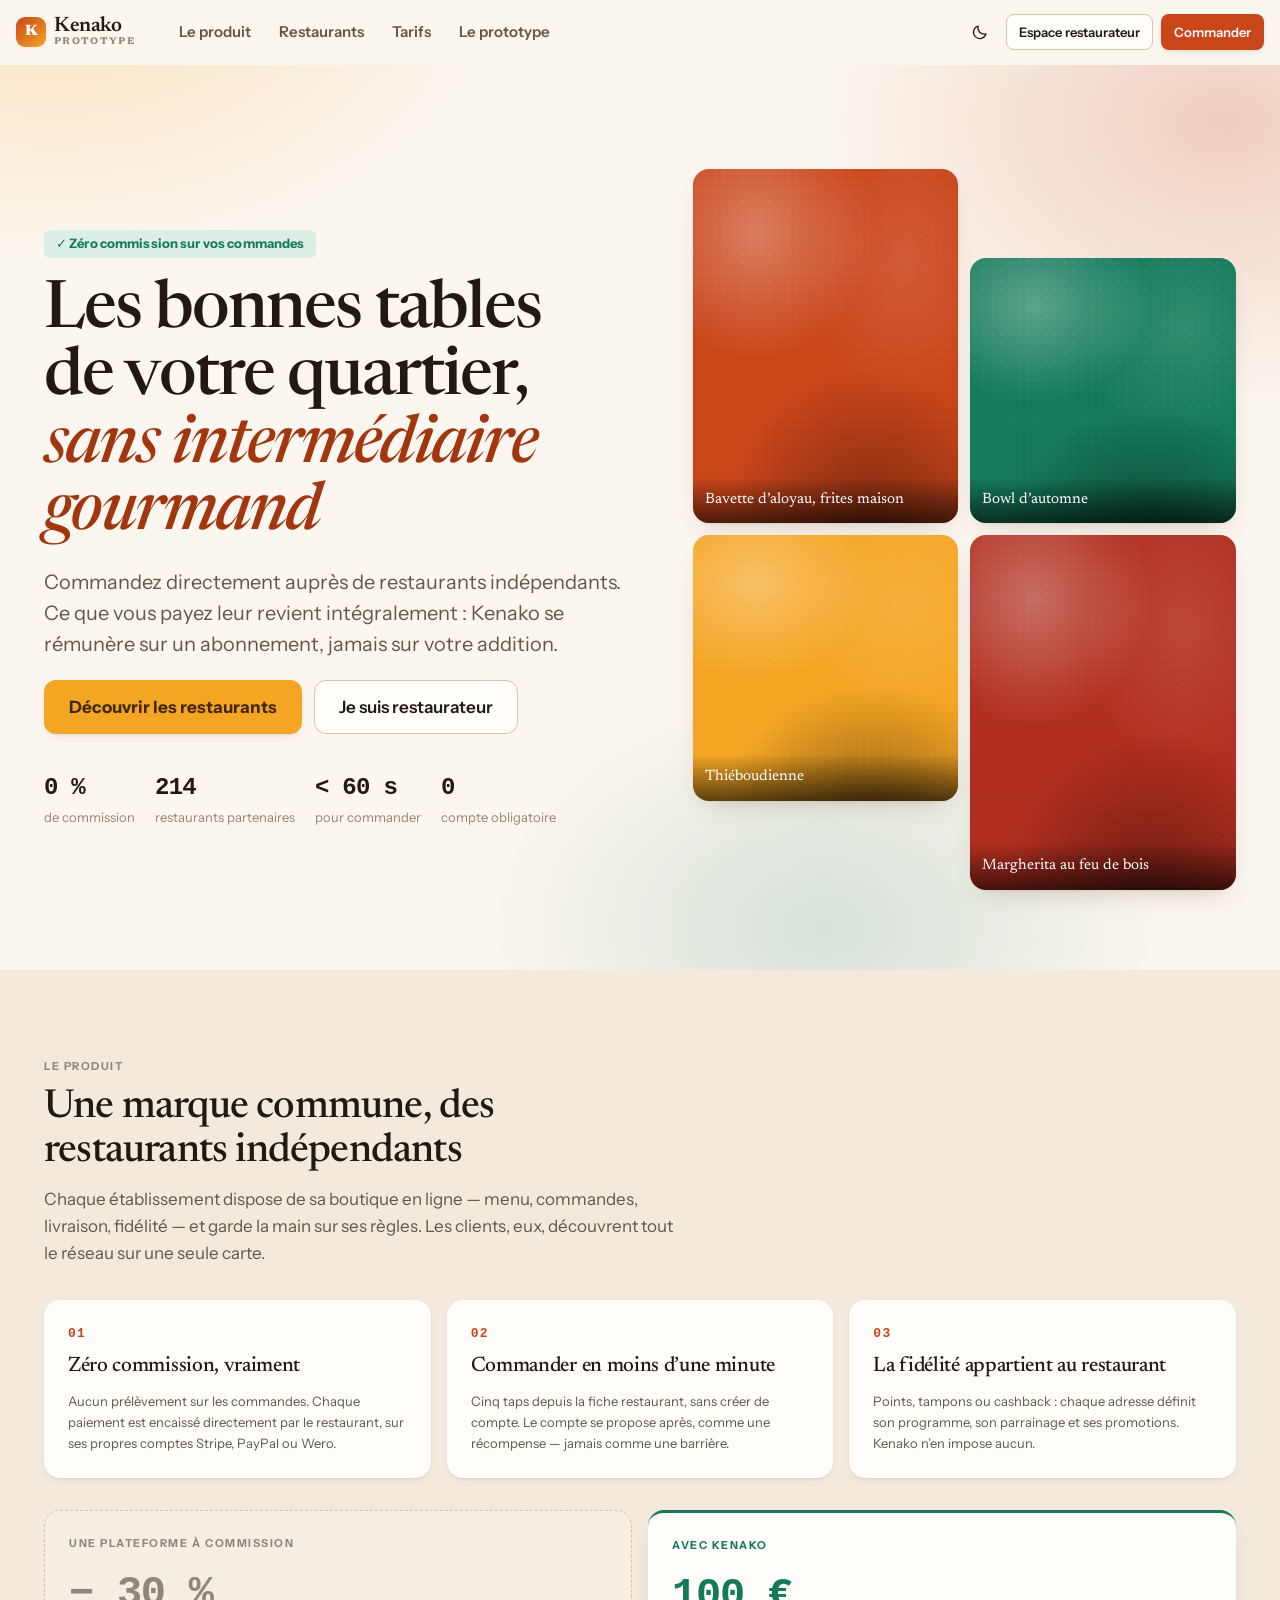
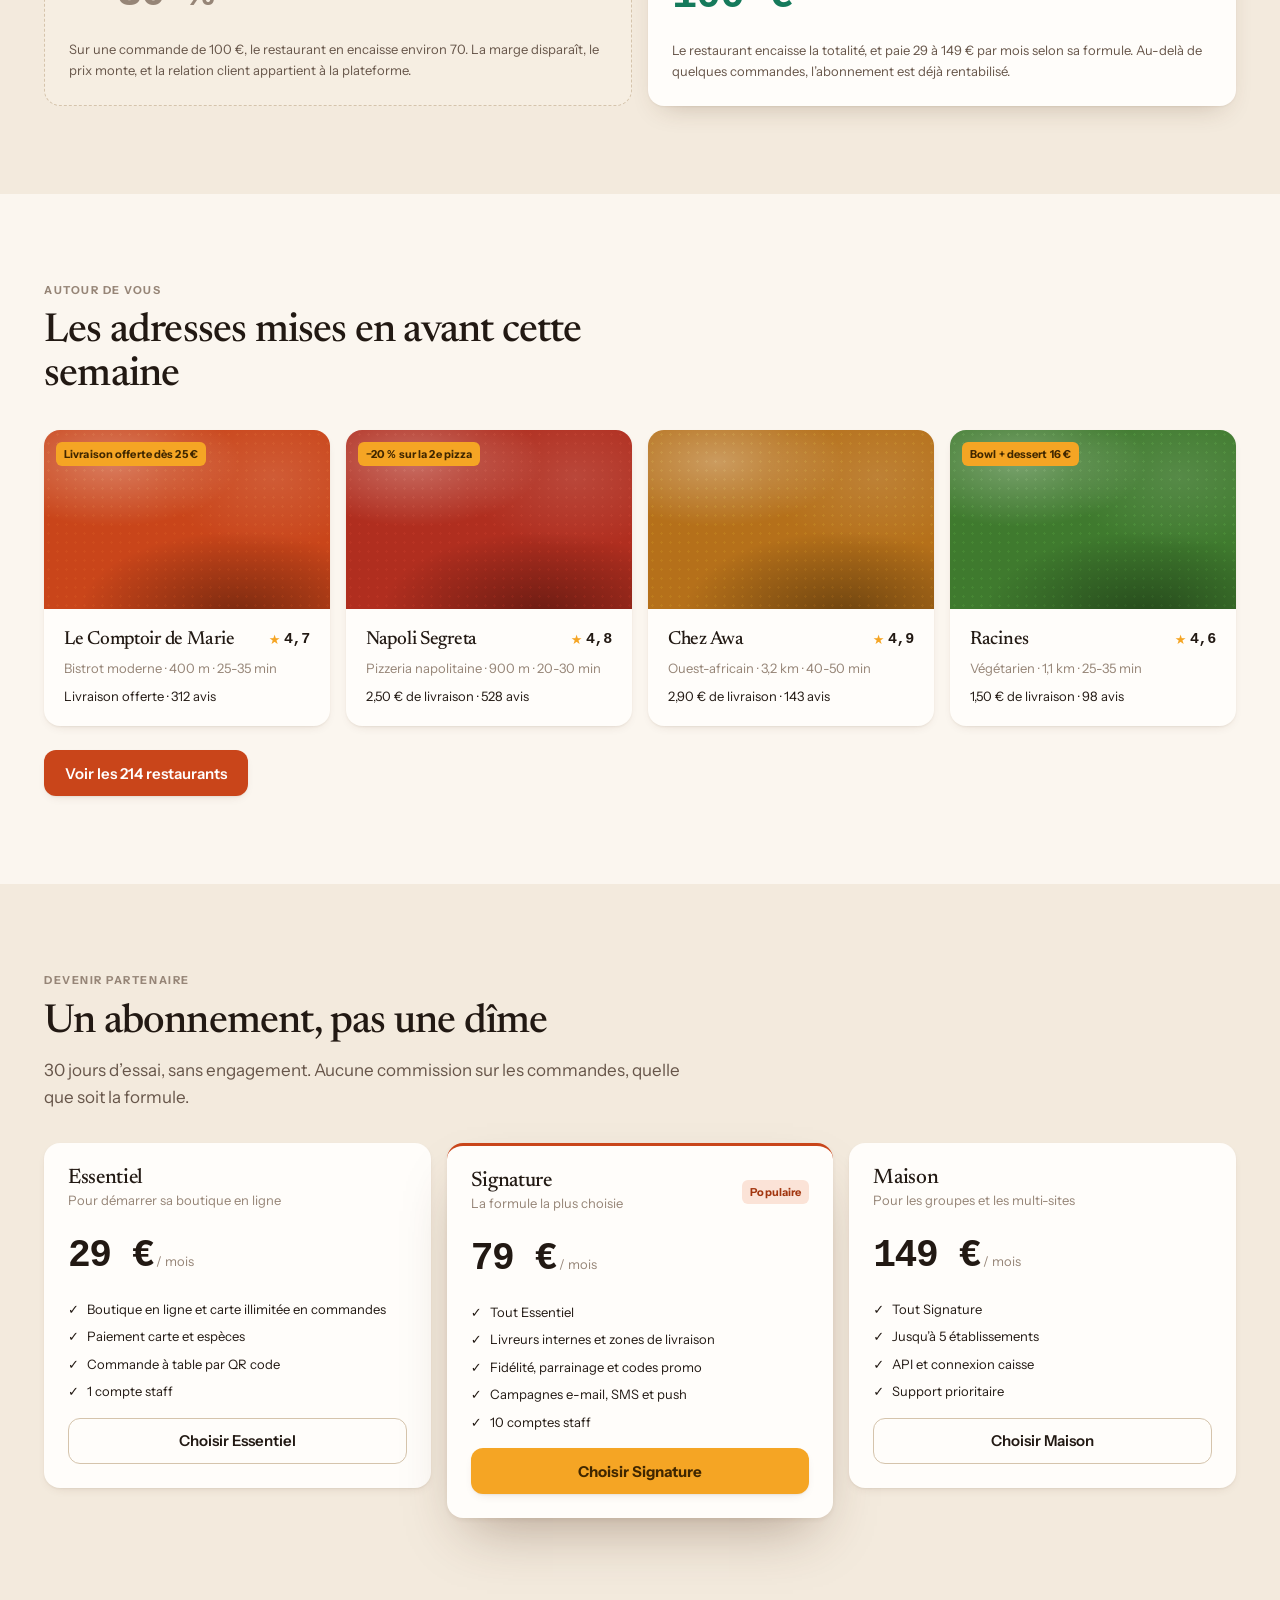
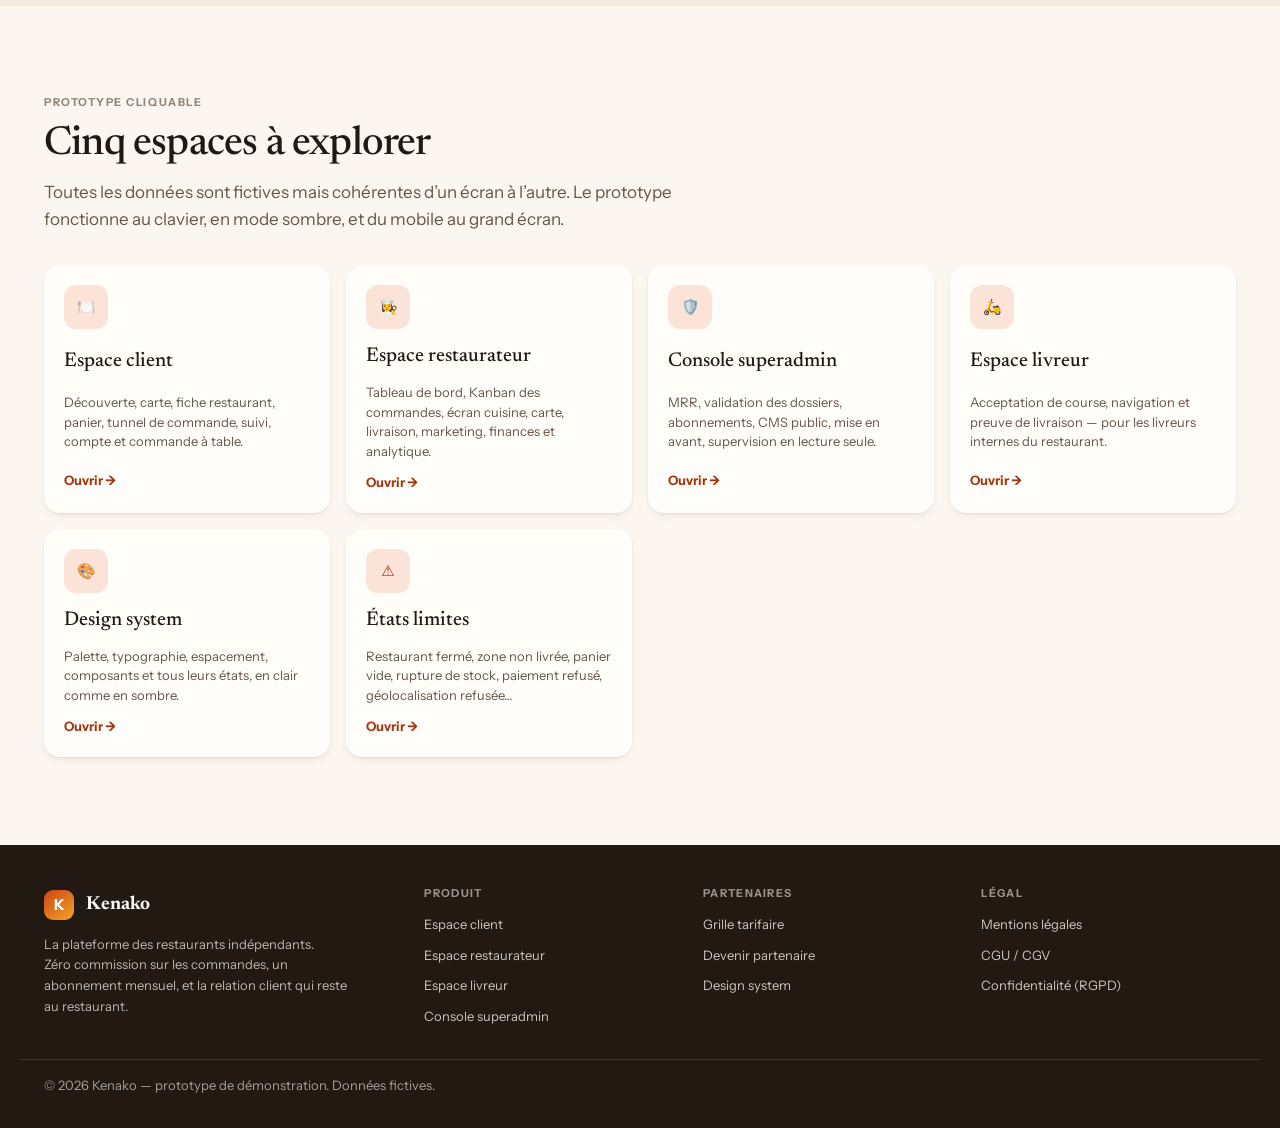
==== index.html @ 16f3bbe7 "Refonte du prototype Kenako en application statique modulaire Le prototype existait sous forme de qu" ====
<!doctype html>
<html lang="fr" data-theme="light">
<head>
<meta charset="utf-8">
<meta name="viewport" content="width=device-width, initial-scale=1, viewport-fit=cover">
<meta name="theme-color" content="#FBF6EF">
<title>Kenako — les bonnes tables de votre quartier, sans commission</title>
<meta name="description" content="Kenako est la plateforme des restaurants indépendants : chaque établissement a sa boutique en ligne, garde 100 % de ses commandes et paie un simple abonnement mensuel.">

<meta property="og:title" content="Kenako — les bonnes tables de votre quartier, sans commission">
<meta property="og:description" content="Commandez directement auprès de restaurants indépendants. Ce que vous payez leur revient.">
<meta property="og:type" content="website">

<link rel="icon" href="assets/img/favicon.svg" type="image/svg+xml">
<link rel="manifest" href="manifest.webmanifest">

<link rel="preconnect" href="https://fonts.googleapis.com">
<link rel="preconnect" href="https://fonts.gstatic.com" crossorigin>
<link href="https://fonts.googleapis.com/css2?family=Newsreader:ital,opsz,wght@0,6..72,400;0,6..72,500;0,6..72,600;1,6..72,400&family=Instrument+Sans:ital,wght@0,400;0,500;0,600;0,700;1,400&display=swap" rel="stylesheet">

<link rel="stylesheet" href="assets/css/tokens.css">
<link rel="stylesheet" href="assets/css/base.css">
<link rel="stylesheet" href="assets/css/components.css">
<link rel="stylesheet" href="assets/css/layout.css">
<link rel="stylesheet" href="assets/css/client.css">
<link rel="stylesheet" href="assets/css/landing.css">

<script>
  (function () {
    try {
      var t = localStorage.getItem('kenako:theme');
      if (t !== 'light' && t !== 'dark') t = matchMedia('(prefers-color-scheme: dark)').matches ? 'dark' : 'light';
      document.documentElement.dataset.theme = t;
    } catch (e) { /* stockage indisponible */ }
  })();
</script>
</head>
<body>
<a class="skip-link" href="#main">Aller au contenu principal</a>

<header class="lp-nav">
  <a class="topbar__brand" href="index.html">
    <span class="logo-mark" aria-hidden="true">K</span>
    <span style="display:grid;line-height:1.05">
      <span>Kenako</span>
      <span class="eyebrow" style="font-size:9.5px">Prototype</span>
    </span>
  </a>
  <nav class="lp-nav__links" aria-label="Sections du site">
    <a class="topbar__link" href="#produit">Le produit</a>
    <a class="topbar__link" href="#restaurants">Restaurants</a>
    <a class="topbar__link" href="#tarifs">Tarifs</a>
    <a class="topbar__link" href="#prototype">Le prototype</a>
  </nav>
  <div class="topbar__actions">
    <button type="button" class="btn btn--ghost btn--icon btn--sm" data-act="toggle-theme" aria-label="Basculer le thème clair ou sombre">
      <svg class="theme-icon-light" viewBox="0 0 24 24" width="18" height="18" fill="none" stroke="currentColor" stroke-width="1.7" stroke-linecap="round" stroke-linejoin="round" aria-hidden="true"><path d="M20 14.5A8.5 8.5 0 0 1 9.5 4 8.5 8.5 0 1 0 20 14.5z"/></svg>
      <svg class="theme-icon-dark" viewBox="0 0 24 24" width="18" height="18" fill="none" stroke="currentColor" stroke-width="1.7" stroke-linecap="round" stroke-linejoin="round" aria-hidden="true"><circle cx="12" cy="12" r="4"/><path d="M12 2v2M12 20v2M2 12h2M20 12h2M4.9 4.9l1.5 1.5M17.6 17.6l1.5 1.5M19.1 4.9l-1.5 1.5M6.4 17.6l-1.5 1.5"/></svg>
    </button>
    <a class="btn btn--outline btn--sm desktop-only" href="restaurateur.html">Espace restaurateur</a>
    <a class="btn btn--primary btn--sm" href="client.html">Commander</a>
  </div>
</header>

<main id="main">

  <!-- ------------------------------------------------------------ Hero -->
  <section class="hero">
    <div class="wrap hero__grid">
      <div class="stack" style="gap:var(--sp-5)">
        <span class="badge badge--lg badge--success" style="justify-self:start">✓ Zéro commission sur vos commandes</span>
        <h1 class="hero__title">Les bonnes tables de votre quartier,<br><em>sans intermédiaire gourmand</em></h1>
        <p class="hero__lead">
          Commandez directement auprès de restaurants indépendants. Ce que vous payez leur revient
          intégralement : Kenako se rémunère sur un abonnement, jamais sur votre addition.
        </p>
        <div class="hero__cta">
          <a class="btn btn--accent btn--lg" href="client.html">Découvrir les restaurants</a>
          <a class="btn btn--outline btn--lg" href="restaurateur.html">Je suis restaurateur</a>
        </div>
        <div class="hero__proof">
          <div><strong>0 %</strong><span class="tiny dim">de commission</span></div>
          <div><strong>214</strong><span class="tiny dim">restaurants partenaires</span></div>
          <div><strong>&lt; 60 s</strong><span class="tiny dim">pour commander</span></div>
          <div><strong>0</strong><span class="tiny dim">compte obligatoire</span></div>
        </div>
      </div>

      <div class="collage" aria-hidden="true">
        <div class="thumb" style="--tint:#C9451A"><span class="thumb__label">Bavette d’aloyau, frites maison</span></div>
        <div class="thumb" style="--tint:#157A5B"><span class="thumb__label">Bowl d’automne</span></div>
        <div class="thumb" style="--tint:#F5A524"><span class="thumb__label">Thiéboudienne</span></div>
        <div class="thumb" style="--tint:#B02E1F"><span class="thumb__label">Margherita au feu de bois</span></div>
      </div>
    </div>
  </section>

  <!-- --------------------------------------------------------- Produit -->
  <section class="lp-section lp-section--sunk" id="produit">
    <div class="wrap">
      <div class="lp-head">
        <span class="eyebrow">Le produit</span>
        <h2 class="lp-head__title">Une marque commune, des restaurants indépendants</h2>
        <p class="lead">
          Chaque établissement dispose de sa boutique en ligne — menu, commandes, livraison, fidélité —
          et garde la main sur ses règles. Les clients, eux, découvrent tout le réseau sur une seule carte.
        </p>
      </div>

      <div class="grid grid--3">
        <article class="value-card">
          <span class="value-card__num">01</span>
          <h3 class="value-card__title">Zéro commission, vraiment</h3>
          <p class="tiny muted" style="line-height:1.6">
            Aucun prélèvement sur les commandes. Chaque paiement est encaissé directement par le restaurant,
            sur ses propres comptes Stripe, PayPal ou Wero.
          </p>
        </article>
        <article class="value-card">
          <span class="value-card__num">02</span>
          <h3 class="value-card__title">Commander en moins d’une minute</h3>
          <p class="tiny muted" style="line-height:1.6">
            Cinq taps depuis la fiche restaurant, sans créer de compte. Le compte se propose après,
            comme une récompense — jamais comme une barrière.
          </p>
        </article>
        <article class="value-card">
          <span class="value-card__num">03</span>
          <h3 class="value-card__title">La fidélité appartient au restaurant</h3>
          <p class="tiny muted" style="line-height:1.6">
            Points, tampons ou cashback : chaque adresse définit son programme, son parrainage
            et ses promotions. Kenako n’en impose aucun.
          </p>
        </article>
      </div>

      <div class="compare" style="margin-top:var(--sp-8)">
        <div class="compare__col compare__col--them">
          <span class="eyebrow">Une plateforme à commission</span>
          <p class="compare__amount" style="color:var(--ink-3)">− 30 %</p>
          <p class="tiny muted" style="line-height:1.6">
            Sur une commande de 100 €, le restaurant en encaisse environ 70. La marge disparaît,
            le prix monte, et la relation client appartient à la plateforme.
          </p>
        </div>
        <div class="compare__col compare__col--us">
          <span class="eyebrow" style="color:var(--herb)">Avec Kenako</span>
          <p class="compare__amount" style="color:var(--herb)">100 €</p>
          <p class="tiny muted" style="line-height:1.6">
            Le restaurant encaisse la totalité, et paie 29 à 149 € par mois selon sa formule.
            Au-delà de quelques commandes, l’abonnement est déjà rentabilisé.
          </p>
        </div>
      </div>
    </div>
  </section>

  <!-- ----------------------------------------------------- Restaurants -->
  <section class="lp-section" id="restaurants">
    <div class="wrap">
      <div class="lp-head">
        <span class="eyebrow">Autour de vous</span>
        <h2 class="lp-head__title">Les adresses mises en avant cette semaine</h2>
      </div>
      <div class="grid grid--cards" id="featured-restaurants"></div>
      <div style="margin-top:var(--sp-6)">
        <a class="btn btn--primary" href="client.html">Voir les 214 restaurants</a>
      </div>
    </div>
  </section>

  <!-- ---------------------------------------------------------- Tarifs -->
  <section class="lp-section lp-section--sunk" id="tarifs">
    <div class="wrap">
      <div class="lp-head">
        <span class="eyebrow">Devenir partenaire</span>
        <h2 class="lp-head__title">Un abonnement, pas une dîme</h2>
        <p class="lead">30 jours d’essai, sans engagement. Aucune commission sur les commandes, quelle que soit la formule.</p>
      </div>

      <div class="plan-grid">
        <article class="plan">
          <div>
            <h3 class="value-card__title">Essentiel</h3>
            <p class="tiny dim">Pour démarrer sa boutique en ligne</p>
          </div>
          <p><span class="plan__price">29 €</span><span class="tiny dim"> / mois</span></p>
          <ul class="plan__list">
            <li><span aria-hidden="true">✓</span> Boutique en ligne et carte illimitée en commandes</li>
            <li><span aria-hidden="true">✓</span> Paiement carte et espèces</li>
            <li><span aria-hidden="true">✓</span> Commande à table par QR code</li>
            <li><span aria-hidden="true">✓</span> 1 compte staff</li>
          </ul>
          <a class="btn btn--outline btn--block" href="restaurateur.html#/inscription">Choisir Essentiel</a>
        </article>

        <article class="plan plan--featured">
          <div class="between">
            <div>
              <h3 class="value-card__title">Signature</h3>
              <p class="tiny dim">La formule la plus choisie</p>
            </div>
            <span class="badge badge--primary">Populaire</span>
          </div>
          <p><span class="plan__price">79 €</span><span class="tiny dim"> / mois</span></p>
          <ul class="plan__list">
            <li><span aria-hidden="true">✓</span> Tout Essentiel</li>
            <li><span aria-hidden="true">✓</span> Livreurs internes et zones de livraison</li>
            <li><span aria-hidden="true">✓</span> Fidélité, parrainage et codes promo</li>
            <li><span aria-hidden="true">✓</span> Campagnes e-mail, SMS et push</li>
            <li><span aria-hidden="true">✓</span> 10 comptes staff</li>
          </ul>
          <a class="btn btn--accent btn--block" href="restaurateur.html#/inscription">Choisir Signature</a>
        </article>

        <article class="plan">
          <div>
            <h3 class="value-card__title">Maison</h3>
            <p class="tiny dim">Pour les groupes et les multi-sites</p>
          </div>
          <p><span class="plan__price">149 €</span><span class="tiny dim"> / mois</span></p>
          <ul class="plan__list">
            <li><span aria-hidden="true">✓</span> Tout Signature</li>
            <li><span aria-hidden="true">✓</span> Jusqu’à 5 établissements</li>
            <li><span aria-hidden="true">✓</span> API et connexion caisse</li>
            <li><span aria-hidden="true">✓</span> Support prioritaire</li>
          </ul>
          <a class="btn btn--outline btn--block" href="restaurateur.html#/inscription">Choisir Maison</a>
        </article>
      </div>
    </div>
  </section>

  <!-- ------------------------------------------------------- Prototype -->
  <section class="lp-section" id="prototype">
    <div class="wrap">
      <div class="lp-head">
        <span class="eyebrow">Prototype cliquable</span>
        <h2 class="lp-head__title">Cinq espaces à explorer</h2>
        <p class="lead">
          Toutes les données sont fictives mais cohérentes d’un écran à l’autre.
          Le prototype fonctionne au clavier, en mode sombre, et du mobile au grand écran.
        </p>
      </div>

      <div class="grid grid--cards">
        <a class="space-card" href="client.html">
          <span class="space-card__icon" aria-hidden="true">🍽️</span>
          <span class="space-card__title">Espace client</span>
          <span class="tiny muted">Découverte, carte, fiche restaurant, panier, tunnel de commande, suivi, compte et commande à table.</span>
          <span class="space-card__go">Ouvrir →</span>
        </a>
        <a class="space-card" href="restaurateur.html">
          <span class="space-card__icon" aria-hidden="true">👩‍🍳</span>
          <span class="space-card__title">Espace restaurateur</span>
          <span class="tiny muted">Tableau de bord, Kanban des commandes, écran cuisine, carte, livraison, marketing, finances et analytique.</span>
          <span class="space-card__go">Ouvrir →</span>
        </a>
        <a class="space-card" href="superadmin.html">
          <span class="space-card__icon" aria-hidden="true">🛡️</span>
          <span class="space-card__title">Console superadmin</span>
          <span class="tiny muted">MRR, validation des dossiers, abonnements, CMS public, mise en avant, supervision en lecture seule.</span>
          <span class="space-card__go">Ouvrir →</span>
        </a>
        <a class="space-card" href="livreur.html">
          <span class="space-card__icon" aria-hidden="true">🛵</span>
          <span class="space-card__title">Espace livreur</span>
          <span class="tiny muted">Acceptation de course, navigation et preuve de livraison — pour les livreurs internes du restaurant.</span>
          <span class="space-card__go">Ouvrir →</span>
        </a>
        <a class="space-card" href="design-system.html">
          <span class="space-card__icon" aria-hidden="true">🎨</span>
          <span class="space-card__title">Design system</span>
          <span class="tiny muted">Palette, typographie, espacement, composants et tous leurs états, en clair comme en sombre.</span>
          <span class="space-card__go">Ouvrir →</span>
        </a>
        <a class="space-card" href="client.html#/etats">
          <span class="space-card__icon" aria-hidden="true">⚠️</span>
          <span class="space-card__title">États limites</span>
          <span class="tiny muted">Restaurant fermé, zone non livrée, panier vide, rupture de stock, paiement refusé, géolocalisation refusée…</span>
          <span class="space-card__go">Ouvrir →</span>
        </a>
      </div>
    </div>
  </section>
</main>

<footer class="lp-footer">
  <div class="wrap lp-footer__grid">
    <div class="stack-sm">
      <div class="row">
        <span class="logo-mark" aria-hidden="true">K</span>
        <strong style="font-family:var(--font-display);font-size:19px">Kenako</strong>
      </div>
      <p class="tiny" style="opacity:.7;line-height:1.6;max-width:34ch">
        La plateforme des restaurants indépendants. Zéro commission sur les commandes,
        un abonnement mensuel, et la relation client qui reste au restaurant.
      </p>
    </div>
    <div>
      <p class="lp-footer__title">Produit</p>
      <ul class="stack-sm">
        <li><a href="client.html">Espace client</a></li>
        <li><a href="restaurateur.html">Espace restaurateur</a></li>
        <li><a href="livreur.html">Espace livreur</a></li>
        <li><a href="superadmin.html">Console superadmin</a></li>
      </ul>
    </div>
    <div>
      <p class="lp-footer__title">Partenaires</p>
      <ul class="stack-sm">
        <li><a href="#tarifs">Grille tarifaire</a></li>
        <li><a href="restaurateur.html#/inscription">Devenir partenaire</a></li>
        <li><a href="design-system.html">Design system</a></li>
      </ul>
    </div>
    <div>
      <p class="lp-footer__title">Légal</p>
      <ul class="stack-sm">
        <li><a href="#">Mentions légales</a></li>
        <li><a href="#">CGU / CGV</a></li>
        <li><a href="#">Confidentialité (RGPD)</a></li>
      </ul>
    </div>
  </div>
  <div class="wrap" style="margin-top:var(--sp-8);padding-top:var(--sp-4);border-top:1px solid rgba(255,255,255,.12)">
    <p class="tiny" style="opacity:.6">© <span id="year">2026</span> Kenako — prototype de démonstration. Données fictives.</p>
  </div>
</footer>

<script type="module" src="assets/js/landing.js"></script>
</body>
</html>
---- assets/css/tokens.css ----
/* ==========================================================================
   Kenako — Design tokens
   Palette « Paprika & Basilic » : une chaleur d'épice pour l'appétit,
   un vert d'herbes fraîches pour la confiance. Aucun brun, aucun dégradé SaaS.
   ========================================================================== */

:root {
  color-scheme: light;

  /* --- Fonds & surfaces (neutres chauds, jamais de blanc pur) ------------ */
  --bg:            #FBF6EF;
  --bg-sunk:       #F3EADD;
  --surface:       #FFFDFA;
  --surface-2:     #F6EEE2;
  --surface-3:     #EDE2D2;
  --overlay:       rgba(34, 24, 18, .48);

  /* --- Encres ------------------------------------------------------------ */
  --ink:           #221913;
  --ink-2:         #67564A;
  --ink-3:         #968577;
  --ink-on-dark:   #FBF6EF;
  --line:          #E7DAC7;
  --line-strong:   #D5C4AC;

  /* --- Marque ------------------------------------------------------------ */
  --primary:       #C9451A;   /* Paprika — action principale */
  --primary-strong:#A2360F;   /* Paprika grillé — survol / texte */
  --primary-soft:  #FBE3D7;
  --primary-ring:  rgba(201, 69, 26, .28);

  --accent:        #F5A524;   /* Safran — CTA de conversion */
  --accent-strong: #DE8F0D;
  --accent-ink:    #402700;
  --accent-soft:   #FDEFD3;

  --herb:          #157A5B;   /* Basilic — donnée, pro, second niveau */
  --herb-soft:     #DCEFE6;

  /* --- Statuts (toujours couleur + icône + texte) ------------------------ */
  --success:       #157A5B;
  --success-soft:  #DCEFE6;
  --warning:       #A96A00;
  --warning-soft:  #FBEBCD;
  --danger:        #B3261E;
  --danger-soft:   #F9DEDA;
  --info:          #2C5F86;
  --info-soft:     #DDE9F2;

  /* --- Élévation (ombres chaudes, jamais de bordure dure) ---------------- */
  --shadow-xs: 0 1px 2px rgba(80, 45, 20, .06);
  --shadow-sm: 0 1px 2px rgba(80, 45, 20, .06), 0 4px 12px -6px rgba(80, 45, 20, .20);
  --shadow-md: 0 1px 2px rgba(80, 45, 20, .06), 0 12px 28px -14px rgba(80, 45, 20, .30);
  --shadow-lg: 0 2px 4px rgba(80, 45, 20, .07), 0 28px 56px -20px rgba(80, 45, 20, .38);
  --ring: 0 0 0 3px var(--primary-ring);

  /* --- Typographie ------------------------------------------------------- */
  --font-display: 'Newsreader', 'Iowan Old Style', Georgia, serif;
  --font-ui: 'Instrument Sans', system-ui, -apple-system, 'Segoe UI', Roboto, sans-serif;
  --font-mono: ui-monospace, 'SF Mono', 'Cascadia Mono', Menlo, monospace;

  --fs-display: clamp(38px, 6vw, 64px);
  --fs-h1: clamp(28px, 4.2vw, 40px);
  --fs-h2: clamp(22px, 3vw, 30px);
  --fs-h3: 20px;
  --fs-lg: 17px;
  --fs-md: 15px;
  --fs-sm: 13px;
  --fs-xs: 11px;

  /* --- Espacement (échelle 4) -------------------------------------------- */
  --sp-1: 4px;  --sp-2: 8px;  --sp-3: 12px; --sp-4: 16px;
  --sp-5: 20px; --sp-6: 24px; --sp-8: 32px; --sp-10: 40px;
  --sp-12: 48px; --sp-16: 64px;

  /* --- Rayons ------------------------------------------------------------ */
  --r-xs: 6px; --r-sm: 8px; --r-md: 12px; --r-lg: 16px; --r-xl: 24px; --r-full: 999px;

  /* --- Mouvement --------------------------------------------------------- */
  --t-fast: 120ms cubic-bezier(.2, 0, 0, 1);
  --t-base: 180ms cubic-bezier(.2, 0, 0, 1);
  --t-slow: 260ms cubic-bezier(.2, 0, 0, 1);

  /* --- Gabarits ---------------------------------------------------------- */
  --tap: 44px;                 /* cible tactile minimale */
  --topbar-h: 60px;
  --bottomnav-h: 62px;
  --sidebar-w: 244px;
  --content-max: 1240px;
  --safe-b: env(safe-area-inset-bottom, 0px);
}

/* ==========================================================================
   Mode sombre — le même produit, de nuit en cuisine
   ========================================================================== */
[data-theme='dark'] {
  color-scheme: dark;

  --bg:            #16110E;
  --bg-sunk:       #100C0A;
  --surface:       #201914;
  --surface-2:     #2A211B;
  --surface-3:     #362A22;
  --overlay:       rgba(0, 0, 0, .62);

  --ink:           #F7EFE5;
  --ink-2:         #C3B1A2;
  --ink-3:         #8E7E70;
  --ink-on-dark:   #F7EFE5;
  --line:          #3A2D25;
  --line-strong:   #4E3D32;

  --primary:       #FF7A45;
  --primary-strong:#FFA47D;
  --primary-soft:  #3E2015;
  --primary-ring:  rgba(255, 122, 69, .32);

  --accent:        #FFC15E;
  --accent-strong: #FFD489;
  --accent-ink:    #2A1A00;
  --accent-soft:   #3A2A0E;

  --herb:          #4FBC93;
  --herb-soft:     #16332A;

  --success:       #4FBC93;
  --success-soft:  #16332A;
  --warning:       #E0A94A;
  --warning-soft:  #38290F;
  --danger:        #F0776A;
  --danger-soft:   #3D1F1C;
  --info:          #85B3DC;
  --info-soft:     #1A2A38;

  --shadow-xs: 0 1px 2px rgba(0, 0, 0, .40);
  --shadow-sm: 0 1px 2px rgba(0, 0, 0, .40), 0 4px 12px -6px rgba(0, 0, 0, .60);
  --shadow-md: 0 1px 2px rgba(0, 0, 0, .40), 0 12px 28px -14px rgba(0, 0, 0, .70);
  --shadow-lg: 0 2px 4px rgba(0, 0, 0, .45), 0 28px 56px -20px rgba(0, 0, 0, .80);
}

/* La console superadmin assume une densité plus forte et un gris plus neutre. */
[data-surface='admin'] {
  --bg:        #F4F2EE;
  --bg-sunk:   #EAE7E1;
  --surface:   #FFFDFB;
  --surface-2: #F1EEE9;
  --surface-3: #E5E1DA;
  --line:      #DFDAD2;
  --fs-md: 14px;
}
[data-theme='dark'][data-surface='admin'] {
  --bg:        #131211;
  --bg-sunk:   #0D0C0B;
  --surface:   #1C1B1A;
  --surface-2: #252321;
  --surface-3: #302D2A;
  --line:      #332F2C;
}
---- assets/css/base.css ----
/* ==========================================================================
   Kenako — Reset & primitives typographiques
   ========================================================================== */

*, *::before, *::after { box-sizing: border-box; }

html { -webkit-text-size-adjust: 100%; scroll-behavior: smooth; }
@media (prefers-reduced-motion: reduce) {
  html { scroll-behavior: auto; }
  *, *::before, *::after {
    animation-duration: .01ms !important; animation-iteration-count: 1 !important;
    transition-duration: .01ms !important;
  }
}

body {
  margin: 0;
  min-height: 100vh;
  font-family: var(--font-ui);
  font-size: var(--fs-md);
  line-height: 1.5;
  color: var(--ink);
  background: var(--bg);
  -webkit-font-smoothing: antialiased;
  text-rendering: optimizeLegibility;
  overscroll-behavior-y: none;
}

h1, h2, h3, h4 { font-family: var(--font-display); font-weight: 500; letter-spacing: -.015em; margin: 0; line-height: 1.15; }
h1 { font-size: var(--fs-h1); }
h2 { font-size: var(--fs-h2); }
h3 { font-size: var(--fs-h3); }
p  { margin: 0; text-wrap: pretty; }
ul, ol { margin: 0; padding: 0; list-style: none; }

a { color: var(--primary-strong); text-decoration-color: color-mix(in srgb, var(--primary) 40%, transparent); text-underline-offset: 3px; }
a:hover { color: var(--primary); }

img, svg, video { max-width: 100%; display: block; }

button, input, select, textarea { font: inherit; color: inherit; }
button { cursor: pointer; }
button:disabled { cursor: not-allowed; }

:focus-visible { outline: 3px solid var(--accent); outline-offset: 2px; border-radius: var(--r-xs); }

hr { border: 0; border-top: 1px solid var(--line); margin: var(--sp-6) 0; }

/* Masquer visuellement sans masquer aux lecteurs d'écran */
.sr-only {
  position: absolute; width: 1px; height: 1px; padding: 0; margin: -1px;
  overflow: hidden; clip: rect(0 0 0 0); white-space: nowrap; border: 0;
}

.skip-link {
  position: absolute; left: var(--sp-3); top: -60px; z-index: 200;
  background: var(--primary); color: #fff; padding: 10px 16px;
  border-radius: var(--r-md); font-weight: 600; text-decoration: none;
  transition: top var(--t-base);
}
.skip-link:focus { top: var(--sp-3); color: #fff; }

/* --- Utilitaires typographiques ----------------------------------------- */
.display   { font-family: var(--font-display); font-size: var(--fs-display); line-height: 1; letter-spacing: -.025em; }
.serif     { font-family: var(--font-display); font-weight: 500; }
.num       { font-family: var(--font-mono); font-variant-numeric: tabular-nums; letter-spacing: -.02em; }
.eyebrow   { font-size: var(--fs-xs); letter-spacing: .14em; text-transform: uppercase; font-weight: 700; color: var(--ink-3); }
.muted     { color: var(--ink-2); }
.dim       { color: var(--ink-3); }
.lead      { font-size: var(--fs-lg); color: var(--ink-2); line-height: 1.6; }
.tiny      { font-size: var(--fs-sm); }
.strong    { font-weight: 600; }
.truncate  { overflow: hidden; text-overflow: ellipsis; white-space: nowrap; }
.clamp-2   { display: -webkit-box; -webkit-line-clamp: 2; -webkit-box-orient: vertical; overflow: hidden; }

/* --- Utilitaires de disposition ----------------------------------------- */
.stack     { display: grid; grid-template-columns: minmax(0, 1fr); gap: var(--sp-4); }
.stack-sm  { display: grid; grid-template-columns: minmax(0, 1fr); gap: var(--sp-2); }
.stack-lg  { display: grid; grid-template-columns: minmax(0, 1fr); gap: var(--sp-8); }
.row       { display: flex; align-items: center; gap: var(--sp-3); }
.row-wrap  { display: flex; align-items: center; gap: var(--sp-2); flex-wrap: wrap; }
.between   { display: flex; align-items: center; justify-content: space-between; gap: var(--sp-3); }
.spacer    { flex: 1; }
.center    { display: grid; place-items: center; }
.hide      { display: none !important; }

@media (max-width: 767px)  { .desktop-only { display: none !important; } }
@media (min-width: 768px)  { .mobile-only  { display: none !important; } }

/* --- Animations partagées ------------------------------------------------ */
@keyframes ken-spin   { to { transform: rotate(360deg); } }
@keyframes ken-shimmer{ 0% { background-position: 200% 0; } 100% { background-position: -200% 0; } }
@keyframes ken-rise   { from { opacity: 0; transform: translateY(10px); } to { opacity: 1; transform: none; } }
@keyframes ken-sheet  { from { transform: translateY(100%); } to { transform: none; } }
@keyframes ken-fade   { from { opacity: 0; } to { opacity: 1; } }
@keyframes ken-pop    { 0% { transform: scale(.86); opacity: 0; } 60% { transform: scale(1.03); } 100% { transform: scale(1); opacity: 1; } }
@keyframes ken-pulse  { 0%,100% { opacity: 1; } 50% { opacity: .45; } }

.anim-rise { animation: ken-rise var(--t-slow) both; }
.anim-fade { animation: ken-fade var(--t-base) both; }

/* --- Barres de défilement discrètes -------------------------------------- */
.scroll-x {
  display: flex; gap: var(--sp-2); overflow-x: auto; scrollbar-width: none;
  -webkit-overflow-scrolling: touch; scroll-snap-type: x proximity;
}
.scroll-x::-webkit-scrollbar { display: none; }
---- assets/css/components.css ----
/* ==========================================================================
   Kenako — Bibliothèque de composants
   ========================================================================== */

/* --------------------------------------------------------------- Boutons */
.btn {
  --btn-h: 46px;
  display: inline-flex; align-items: center; justify-content: center; gap: var(--sp-2);
  min-height: var(--btn-h); padding: 0 var(--sp-5);
  border: 1px solid transparent; border-radius: var(--r-md);
  background: var(--surface-2); color: var(--ink);
  font-weight: 600; font-size: var(--fs-md); line-height: 1;
  text-decoration: none; white-space: nowrap;
  transition: background var(--t-fast), color var(--t-fast), transform var(--t-fast), box-shadow var(--t-fast), border-color var(--t-fast);
}
.btn:hover  { background: var(--surface-3); color: var(--ink); }
.btn:active { transform: scale(.975); }
.btn:disabled, .btn[aria-disabled="true"] { background: var(--surface-2); color: var(--ink-3); box-shadow: none; transform: none; opacity: .75; }

.btn--primary        { background: var(--primary); color: #fff; box-shadow: var(--shadow-sm); }
.btn--primary:hover  { background: var(--primary-strong); color: #fff; box-shadow: var(--shadow-md); }
.btn--primary:disabled { background: var(--surface-2); color: var(--ink-3); }

.btn--accent         { background: var(--accent); color: var(--accent-ink); box-shadow: var(--shadow-sm); font-weight: 700; }
.btn--accent:hover   { background: var(--accent-strong); color: var(--accent-ink); box-shadow: var(--shadow-md); }
.btn--accent:disabled{ background: var(--surface-2); color: var(--ink-3); }

.btn--outline        { background: var(--surface); border-color: var(--line-strong); }
.btn--outline:hover  { background: var(--surface-2); border-color: var(--ink-3); }

.btn--ghost          { background: transparent; }
.btn--ghost:hover    { background: var(--surface-2); }

.btn--danger         { background: var(--danger-soft); color: var(--danger); }
.btn--danger:hover   { background: var(--danger); color: #fff; }

.btn--success        { background: var(--success); color: #fff; }
.btn--success:hover  { background: var(--success); filter: brightness(1.08); color: #fff; }

.btn--sm    { --btn-h: 36px; padding: 0 var(--sp-3); font-size: var(--fs-sm); border-radius: var(--r-sm); }
.btn--lg    { --btn-h: 54px; padding: 0 var(--sp-6); font-size: var(--fs-lg); }
.btn--block { width: 100%; }
.btn--icon  { padding: 0; width: var(--btn-h); }
.btn--pill  { border-radius: var(--r-full); }

.btn.is-loading { pointer-events: none; }
.btn.is-loading::before {
  content: ""; width: 16px; height: 16px; border-radius: 50%; flex-shrink: 0;
  border: 2px solid currentColor; border-top-color: transparent;
  animation: ken-spin .8s linear infinite; opacity: .9;
}

/* ------------------------------------------------------- Chips / filtres */
.chip {
  display: inline-flex; align-items: center; gap: var(--sp-2);
  height: 38px; padding: 0 var(--sp-4); flex-shrink: 0;
  border: 1px solid var(--line); border-radius: var(--r-full);
  background: var(--surface); color: var(--ink);
  font-size: var(--fs-sm); font-weight: 600; white-space: nowrap;
  scroll-snap-align: start;
  transition: background var(--t-fast), border-color var(--t-fast), color var(--t-fast), box-shadow var(--t-fast);
}
.chip:hover { background: var(--surface-2); border-color: var(--line-strong); }
.chip[aria-pressed="true"], .chip.is-on {
  background: var(--primary); border-color: var(--primary); color: #fff;
  box-shadow: var(--shadow-sm);
}

/* ---------------------------------------------------------------- Badges */
.badge {
  display: inline-flex; align-items: center; gap: 5px;
  height: 24px; padding: 0 var(--sp-2);
  border-radius: var(--r-xs); background: var(--surface-2); color: var(--ink-2);
  font-size: var(--fs-xs); font-weight: 700; letter-spacing: .01em; white-space: nowrap;
}
.badge--success { background: var(--success-soft); color: var(--success); }
.badge--warning { background: var(--warning-soft); color: var(--warning); }
.badge--danger  { background: var(--danger-soft);  color: var(--danger); }
.badge--info    { background: var(--info-soft);    color: var(--info); }
.badge--accent  { background: var(--accent); color: var(--accent-ink); }
.badge--primary { background: var(--primary-soft); color: var(--primary-strong); }
.badge--outline { background: transparent; border: 1px solid var(--line); color: var(--ink-2); }
.badge--lg      { height: 28px; padding: 0 var(--sp-3); font-size: var(--fs-sm); }
.badge__dot     { width: 7px; height: 7px; border-radius: 50%; background: currentColor; flex-shrink: 0; }

/* ----------------------------------------------------------------- Carte */
.card {
  background: var(--surface); border-radius: var(--r-lg);
  box-shadow: var(--shadow-sm); overflow: hidden;
  transition: box-shadow var(--t-base), transform var(--t-base);
}
.card--pad         { padding: var(--sp-5); }
.card--flat        { box-shadow: none; border: 1px solid var(--line); }
.card--hover:hover { box-shadow: var(--shadow-md); transform: translateY(-2px); }
.card--link        { display: block; color: inherit; text-decoration: none; text-align: left; width: 100%; border: 0; font: inherit; }
.card__head        { display: flex; align-items: center; justify-content: space-between; gap: var(--sp-3); padding: var(--sp-4) var(--sp-5); border-bottom: 1px solid var(--line); }
.card__title       { font-family: var(--font-display); font-size: 19px; font-weight: 500; }
.card__body        { padding: var(--sp-5); }

/* ------------------------------------------------------------ Formulaire */
.field { display: grid; gap: 6px; }
.field__label { font-size: var(--fs-sm); font-weight: 600; color: var(--ink-2); }
.field__hint  { font-size: var(--fs-xs); color: var(--ink-3); }
.field__error { font-size: var(--fs-xs); color: var(--danger); font-weight: 600; display: flex; gap: 5px; align-items: center; }

.input, .select, .textarea {
  width: 100%; min-height: var(--tap); padding: 11px var(--sp-3);
  border: 1px solid var(--line-strong); border-radius: var(--r-md);
  background: var(--surface); color: var(--ink); font-size: var(--fs-md);
  transition: border-color var(--t-fast), box-shadow var(--t-fast), background var(--t-fast);
  appearance: none;
}
.input::placeholder, .textarea::placeholder { color: var(--ink-3); }
.input:hover, .select:hover, .textarea:hover { border-color: var(--ink-3); }
.input:focus, .select:focus, .textarea:focus { outline: none; border-color: var(--primary); box-shadow: var(--ring); }
.input[aria-invalid="true"] { border-color: var(--danger); box-shadow: 0 0 0 3px color-mix(in srgb, var(--danger) 20%, transparent); }
.input:disabled, .select:disabled { background: var(--surface-2); color: var(--ink-3); }
.textarea { min-height: 96px; resize: vertical; line-height: 1.5; }
.select {
  padding-right: 38px;
  background-image: linear-gradient(45deg, transparent 50%, currentColor 50%), linear-gradient(135deg, currentColor 50%, transparent 50%);
  background-position: calc(100% - 19px) 51%, calc(100% - 13px) 51%;
  background-size: 6px 6px, 6px 6px; background-repeat: no-repeat;
}

.input-group { position: relative; display: flex; align-items: center; }
.input-group .input { padding-left: 42px; }
.input-group__icon { position: absolute; left: 14px; color: var(--ink-3); pointer-events: none; display: grid; }

/* Interrupteur */
.switch { display: inline-flex; align-items: center; gap: var(--sp-3); cursor: pointer; min-height: var(--tap); background: none; border: 0; padding: 0; text-align: left; }
.switch__track {
  width: 48px; height: 28px; border-radius: var(--r-full); background: var(--line-strong);
  position: relative; flex-shrink: 0; transition: background var(--t-base);
}
.switch__track::after {
  content: ""; position: absolute; top: 3px; left: 3px; width: 22px; height: 22px;
  border-radius: 50%; background: #fff; box-shadow: var(--shadow-xs);
  transition: transform var(--t-base);
}
.switch[aria-checked="true"] .switch__track { background: var(--success); }
.switch[aria-checked="true"] .switch__track::after { transform: translateX(20px); }

/* Choix radio / case sous forme de carte tactile */
.option {
  display: flex; align-items: center; gap: var(--sp-3);
  width: 100%; min-height: var(--tap); padding: var(--sp-3);
  border: 1px solid var(--line); border-radius: var(--r-md);
  background: var(--surface); text-align: left; font-size: var(--fs-md); color: var(--ink);
  transition: border-color var(--t-fast), background var(--t-fast), box-shadow var(--t-fast);
}
.option:hover { border-color: var(--line-strong); background: var(--surface-2); }
.option[aria-checked="true"], .option.is-on { border-color: var(--primary); background: var(--primary-soft); box-shadow: inset 0 0 0 1px var(--primary); }
.option__mark {
  width: 22px; height: 22px; flex-shrink: 0; border: 2px solid var(--line-strong);
  border-radius: 50%; display: grid; place-items: center; color: #fff; font-size: 12px;
  transition: border-color var(--t-fast), background var(--t-fast);
}
.option__mark--box { border-radius: var(--r-xs); }
.option[aria-checked="true"] .option__mark { border-color: var(--primary); background: var(--primary); }
.option__price { margin-left: auto; font-family: var(--font-mono); color: var(--ink-2); font-size: var(--fs-sm); }

/* Segments (bascule) */
.segmented { display: inline-flex; padding: 4px; gap: 2px; background: var(--surface-2); border-radius: var(--r-md); }
.segmented__item {
  min-height: 36px; padding: 0 var(--sp-4); border: 0; border-radius: var(--r-sm);
  background: transparent; color: var(--ink-2); font-weight: 600; font-size: var(--fs-sm);
  transition: background var(--t-fast), color var(--t-fast), box-shadow var(--t-fast);
}
.segmented__item[aria-selected="true"] { background: var(--surface); color: var(--ink); box-shadow: var(--shadow-xs); }

/* ---------------------------------------------------------------- Onglets */
.tabs { display: flex; gap: var(--sp-1); overflow-x: auto; scrollbar-width: none; border-bottom: 1px solid var(--line); }
.tabs::-webkit-scrollbar { display: none; }
.tab {
  min-height: var(--tap); padding: 0 var(--sp-4); border: 0; background: transparent;
  color: var(--ink-2); font-weight: 600; font-size: var(--fs-md); white-space: nowrap;
  border-bottom: 2px solid transparent; margin-bottom: -1px;
  transition: color var(--t-fast), border-color var(--t-fast);
}
.tab:hover { color: var(--ink); }
.tab[aria-selected="true"] { color: var(--primary-strong); border-bottom-color: var(--primary); }

/* --------------------------------------------------------------- Tableau */
.table-wrap { overflow-x: auto; -webkit-overflow-scrolling: touch; }
.table { width: 100%; border-collapse: collapse; font-size: var(--fs-sm); }
.table th {
  text-align: left; font-size: var(--fs-xs); text-transform: uppercase; letter-spacing: .08em;
  color: var(--ink-3); font-weight: 700; padding: var(--sp-3);
  border-bottom: 1px solid var(--line); white-space: nowrap; background: var(--surface);
}
.table th[aria-sort] { cursor: pointer; user-select: none; }
.table th[aria-sort]:hover { color: var(--ink); }
.table th[aria-sort="ascending"]::after  { content: " \25B2"; font-size: 8px; }
.table th[aria-sort="descending"]::after { content: " \25BC"; font-size: 8px; }
.table td { padding: var(--sp-3); border-bottom: 1px solid var(--line); vertical-align: middle; }
.table tbody tr { transition: background var(--t-fast); }
.table tbody tr:hover { background: var(--surface-2); }
.table tbody tr.is-selected { background: var(--primary-soft); }
.table--clickable tbody tr { cursor: pointer; }

/* --------------------------------------------------------------- Modales */
.scrim {
  position: fixed; inset: 0; z-index: 90; background: var(--overlay);
  backdrop-filter: blur(2px); animation: ken-fade var(--t-base) both;
  display: flex; align-items: flex-end; justify-content: center;
}
@media (min-width: 768px) { .scrim { align-items: center; padding: var(--sp-6); } }

.sheet {
  width: 100%; max-width: 560px; max-height: 92vh; display: flex; flex-direction: column;
  background: var(--surface); box-shadow: var(--shadow-lg);
  border-radius: var(--r-xl) var(--r-xl) 0 0;
  animation: ken-sheet var(--t-slow) both;
  padding-bottom: var(--safe-b);
}
@media (min-width: 768px) { .sheet { border-radius: var(--r-lg); animation: ken-pop var(--t-base) both; max-height: 86vh; } }
/* La feuille reçoit le focus à l'ouverture : pas de contour sur le conteneur. */
.sheet:focus, .sheet:focus-visible { outline: none; }
.sheet--wide  { max-width: 880px; }
.sheet__grip  { width: 40px; height: 4px; border-radius: 2px; background: var(--line-strong); margin: var(--sp-3) auto 0; flex-shrink: 0; }
@media (min-width: 768px) { .sheet__grip { display: none; } }
.sheet__head  { display: flex; align-items: flex-start; justify-content: space-between; gap: var(--sp-3); padding: var(--sp-4) var(--sp-5) var(--sp-3); }
.sheet__body  { padding: 0 var(--sp-5) var(--sp-5); overflow-y: auto; display: grid; gap: var(--sp-5); }
.sheet__foot  { padding: var(--sp-4) var(--sp-5); border-top: 1px solid var(--line); background: var(--surface); display: grid; gap: var(--sp-3); flex-shrink: 0; }

/* Panneau latéral (back-office) */
.drawer {
  position: fixed; top: 0; right: 0; bottom: 0; z-index: 95; width: min(460px, 100%);
  background: var(--surface); box-shadow: var(--shadow-lg); display: flex; flex-direction: column;
  animation: ken-fade var(--t-base) both;
}
@media (max-width: 767px) {
  .drawer { top: auto; height: 92vh; border-radius: var(--r-xl) var(--r-xl) 0 0; animation: ken-sheet var(--t-slow) both; }
}

/* ---------------------------------------------------------------- Toasts */
.toaster {
  position: fixed; left: 50%; transform: translateX(-50%); z-index: 120;
  bottom: calc(var(--bottomnav-h) + var(--safe-b) + var(--sp-4));
  display: grid; gap: var(--sp-2); width: min(440px, calc(100% - 32px));
  pointer-events: none;
}
@media (min-width: 768px) { .toaster { bottom: var(--sp-6); left: auto; right: var(--sp-6); transform: none; } }
.toast {
  display: flex; align-items: center; gap: var(--sp-3);
  padding: var(--sp-3) var(--sp-4); border-radius: var(--r-md);
  background: var(--ink); color: var(--bg); box-shadow: var(--shadow-lg);
  font-size: var(--fs-sm); font-weight: 500; pointer-events: auto;
  animation: ken-rise var(--t-slow) both;
}
.toast__icon { width: 22px; height: 22px; border-radius: 50%; display: grid; place-items: center; flex-shrink: 0; background: var(--success); color: #fff; font-size: 12px; font-weight: 700; }
.toast--warning .toast__icon { background: var(--warning); }
.toast--danger  .toast__icon { background: var(--danger); }
.toast--info    .toast__icon { background: var(--info); }
.toast__action  { margin-left: auto; background: transparent; border: 0; color: var(--accent); font-weight: 700; font-size: var(--fs-sm); padding: 6px 4px; }

/* ----------------------------------------------------------- États vides */
.empty { display: grid; gap: var(--sp-3); justify-items: center; text-align: center; padding: var(--sp-12) var(--sp-5); }
.empty__art { width: 76px; height: 76px; border-radius: 50%; display: grid; place-items: center; background: var(--surface-2); font-size: 30px; }
.empty__title { font-family: var(--font-display); font-size: 21px; font-weight: 500; }
.empty__text { color: var(--ink-2); max-width: 380px; font-size: var(--fs-md); }

/* ------------------------------------------------------------- Squelettes */
.skeleton {
  border-radius: var(--r-sm);
  background: linear-gradient(90deg, var(--surface-2) 25%, var(--surface-3) 37%, var(--surface-2) 63%);
  background-size: 400% 100%; animation: ken-shimmer 1.4s ease-in-out infinite;
}
.skeleton--text  { height: 12px; }
.skeleton--title { height: 20px; width: 60%; }
.skeleton--media { aspect-ratio: 16 / 10; border-radius: var(--r-md); }

/* -------------------------------------------------------------- Bandeaux */
.banner {
  display: flex; gap: var(--sp-3); align-items: flex-start;
  padding: var(--sp-3) var(--sp-4); border-radius: var(--r-md);
  background: var(--info-soft); color: var(--ink); font-size: var(--fs-sm); line-height: 1.45;
  border-left: 3px solid var(--info);
}
.banner--warning { background: var(--warning-soft); border-left-color: var(--warning); }
.banner--danger  { background: var(--danger-soft);  border-left-color: var(--danger); }
.banner--success { background: var(--success-soft); border-left-color: var(--success); }
.banner__icon    { flex-shrink: 0; font-weight: 700; }
.banner__title   { font-weight: 700; display: block; }

/* --------------------------------------------------------- Barre de progrès */
.progress { height: 6px; border-radius: var(--r-full); background: var(--surface-3); overflow: hidden; }
.progress__bar { height: 100%; background: var(--primary); border-radius: inherit; transition: width var(--t-slow); }
.progress--success .progress__bar { background: var(--success); }
.progress--accent  .progress__bar { background: var(--accent); }

.steps { display: flex; gap: 6px; }
.steps__item { flex: 1; height: 5px; border-radius: var(--r-full); background: var(--surface-3); transition: background var(--t-slow); }
.steps__item.is-done { background: var(--primary); }

/* ------------------------------------------------------------- Statistique */
.stat { display: grid; gap: 4px; padding: var(--sp-4); background: var(--surface); border-radius: var(--r-lg); box-shadow: var(--shadow-sm); }
.stat__label { font-size: var(--fs-xs); text-transform: uppercase; letter-spacing: .1em; color: var(--ink-3); font-weight: 700; }
.stat__value { font-family: var(--font-mono); font-size: 26px; font-weight: 600; letter-spacing: -.03em; }
.stat__delta { font-size: var(--fs-sm); font-weight: 600; display: inline-flex; align-items: center; gap: 4px; }
.stat__delta--up   { color: var(--success); }
.stat__delta--down { color: var(--danger); }
.stat__delta--flat { color: var(--ink-3); }

/* ----------------------------------------------------------- Notes / listes */
.kv { display: grid; grid-template-columns: minmax(110px, auto) 1fr; gap: var(--sp-2) var(--sp-4); font-size: var(--fs-sm); }
.kv dt { color: var(--ink-3); }
.kv dd { margin: 0; font-weight: 500; }

.divider-list > * + * { border-top: 1px solid var(--line); }

/* ---------------------------------------------------------------- Étoiles */
.stars { display: inline-flex; gap: 1px; color: var(--accent); font-size: var(--fs-sm); letter-spacing: -.5px; }

/* ------------------------------------------------------------------ Avatar */
.avatar {
  width: 38px; height: 38px; border-radius: 50%; flex-shrink: 0;
  display: grid; place-items: center; font-weight: 700; font-size: var(--fs-sm);
  background: var(--primary-soft); color: var(--primary-strong);
}
.avatar--lg { width: 52px; height: 52px; font-size: var(--fs-lg); }

/* --------------------------------------- Vignette « photo » de plat / resto
   Le prototype n'embarque aucune photo : on peint une texture appétissante
   déterministe à partir de la teinte propre à chaque restaurant. */
.thumb {
  position: relative; overflow: hidden; background: var(--surface-3);
  border-radius: var(--r-md); isolation: isolate;
}
.thumb::before {
  content: ""; position: absolute; inset: 0;
  background:
    radial-gradient(72% 58% at 24% 18%, rgba(255,255,255,.30), transparent 62%),
    radial-gradient(58% 62% at 80% 26%, rgba(255,255,255,.12), transparent 66%),
    radial-gradient(88% 74% at 68% 104%, rgba(0,0,0,.40), transparent 64%),
    var(--tint, var(--primary));
}
.thumb::after {
  content: ""; position: absolute; inset: 0;
  background-image: radial-gradient(rgba(255,255,255,.10) 1px, transparent 1.3px);
  background-size: 9px 9px;
  mix-blend-mode: overlay;
}
.thumb__label {
  position: absolute; inset: auto 0 0 0; z-index: 2; padding: var(--sp-3);
  font-family: var(--font-display); color: #fff; font-size: 15px;
  background: linear-gradient(to top, rgba(0,0,0,.62), transparent);
}
.thumb__slot { position: absolute; inset: 0; z-index: 2; display: flex; padding: var(--sp-3); }

/* ------------------------------------------------------------- Info-bulle */
.hint { position: relative; }
.hint::after {
  content: attr(data-hint); position: absolute; bottom: calc(100% + 8px); left: 50%;
  transform: translateX(-50%) translateY(4px); padding: 6px 10px; border-radius: var(--r-sm);
  background: var(--ink); color: var(--bg); font-size: var(--fs-xs); white-space: nowrap;
  opacity: 0; pointer-events: none; transition: opacity var(--t-fast), transform var(--t-fast); z-index: 30;
}
.hint:hover::after { opacity: 1; transform: translateX(-50%); }
---- assets/css/layout.css ----
/* ==========================================================================
   Kenako — Coques applicatives
   Mobile d'abord : barre haute compacte + navigation basse au pouce.
   Desktop : barre haute large (client) ou colonne latérale (back-office).
   ========================================================================== */

.app { min-height: 100vh; display: flex; flex-direction: column; }

/* ------------------------------------------------------------- Barre haute */
.topbar {
  position: sticky; top: 0; z-index: 60;
  min-height: var(--topbar-h);
  display: flex; align-items: center; gap: var(--sp-3);
  padding: var(--sp-2) var(--sp-4);
  background: color-mix(in srgb, var(--surface) 88%, transparent);
  backdrop-filter: saturate(1.6) blur(12px);
  border-bottom: 1px solid var(--line);
}
.topbar__brand { display: flex; align-items: center; gap: var(--sp-2); font-family: var(--font-display); font-size: 21px; font-weight: 600; color: var(--ink); text-decoration: none; letter-spacing: -.02em; }
.topbar__nav { display: none; gap: 2px; margin-left: var(--sp-4); }
.topbar__link {
  display: inline-flex; align-items: center; gap: var(--sp-2); min-height: 40px; padding: 0 var(--sp-3);
  border-radius: var(--r-sm); color: var(--ink-2); font-weight: 600; font-size: var(--fs-md); text-decoration: none;
  transition: background var(--t-fast), color var(--t-fast);
}
.topbar__link:hover { background: var(--surface-2); color: var(--ink); }
.topbar__link.is-active { background: var(--primary-soft); color: var(--primary-strong); }
.topbar__actions { margin-left: auto; display: flex; align-items: center; gap: var(--sp-2); }
@media (min-width: 900px) { .topbar__nav { display: flex; } }

/* Logo mark */
.logo-mark {
  width: 30px; height: 30px; border-radius: 9px; flex-shrink: 0;
  display: grid; place-items: center; color: #fff; font-weight: 800; font-size: 15px;
  background: linear-gradient(140deg, var(--primary), var(--accent));
  box-shadow: var(--shadow-xs);
}
.logo-mark--lg { width: 44px; height: 44px; border-radius: 13px; font-size: 21px; }

/* ------------------------------------------------------- Navigation basse */
.bottomnav {
  position: fixed; left: 0; right: 0; bottom: 0; z-index: 70;
  display: grid; grid-auto-flow: column; grid-auto-columns: 1fr;
  background: color-mix(in srgb, var(--surface) 94%, transparent);
  backdrop-filter: saturate(1.6) blur(14px);
  border-top: 1px solid var(--line);
  padding-bottom: var(--safe-b);
  box-shadow: 0 -6px 24px -18px rgba(80, 45, 20, .5);
}
.bottomnav__item {
  position: relative;
  display: grid; justify-items: center; align-content: center; gap: 3px;
  min-height: var(--bottomnav-h); padding: 6px 2px;
  border: 0; background: transparent; color: var(--ink-3);
  font-size: 10.5px; font-weight: 600; text-decoration: none; letter-spacing: .01em;
  transition: color var(--t-fast);
}
.bottomnav__item svg { width: 22px; height: 22px; }
.bottomnav__item:hover { color: var(--ink-2); }
.bottomnav__item.is-active { color: var(--primary); }
.bottomnav__item.is-active::before {
  content: ""; position: absolute; top: 0; left: 50%; transform: translateX(-50%);
  width: 26px; height: 3px; border-radius: 0 0 3px 3px; background: var(--primary);
}
.bottomnav__dot {
  position: absolute; top: 6px; left: calc(50% + 8px);
  min-width: 17px; height: 17px; padding: 0 4px; border-radius: var(--r-full);
  background: var(--primary); color: #fff; font-size: 10px; font-weight: 700;
  display: grid; place-items: center; box-shadow: 0 0 0 2px var(--surface);
}
.bottomnav__dot--accent { background: var(--accent); color: var(--accent-ink); }

@media (min-width: 900px) { .bottomnav { display: none; } }

/* ---------------------------------------------------------------- Contenu */
.main {
  flex: 1; width: 100%;
  padding-bottom: calc(var(--bottomnav-h) + var(--safe-b) + var(--sp-6));
}
@media (min-width: 900px) { .main { padding-bottom: var(--sp-12); } }

.wrap { width: 100%; max-width: var(--content-max); margin: 0 auto; padding: 0 var(--sp-4); }
@media (min-width: 768px) { .wrap { padding: 0 var(--sp-6); } }
.wrap--narrow { max-width: 720px; }
.wrap--wide   { max-width: 1480px; }
.wrap--flush  { padding: 0; }

.page { display: grid; grid-template-columns: minmax(0, 1fr); gap: var(--sp-6); padding-top: var(--sp-5); }
.page__head { display: flex; align-items: flex-end; justify-content: space-between; gap: var(--sp-4); flex-wrap: wrap; }
.page__title { font-family: var(--font-display); font-size: var(--fs-h2); font-weight: 500; }
.page__sub { color: var(--ink-2); font-size: var(--fs-md); margin-top: 2px; }

.section { display: grid; grid-template-columns: minmax(0, 1fr); gap: var(--sp-4); }
.section__head { display: flex; align-items: baseline; justify-content: space-between; gap: var(--sp-3); }
.section__title { font-family: var(--font-display); font-size: 23px; font-weight: 500; }
.section__link { font-size: var(--fs-sm); font-weight: 600; text-decoration: none; white-space: nowrap; }

/* Grilles réutilisables */
.grid { display: grid; gap: var(--sp-4); }
.grid--cards  { grid-template-columns: repeat(auto-fill, minmax(min(100%, 280px), 1fr)); }
.grid--tiles  { grid-template-columns: repeat(auto-fill, minmax(min(100%, 220px), 1fr)); }
.grid--stats  { grid-template-columns: repeat(auto-fit, minmax(min(100%, 168px), 1fr)); }
.grid--2      { grid-template-columns: 1fr; }
.grid--3      { grid-template-columns: 1fr; }
@media (min-width: 768px) { .grid--2 { grid-template-columns: 1fr 1fr; } .grid--3 { grid-template-columns: repeat(3, 1fr); } }
@media (min-width: 1100px) { .grid--sidebar { grid-template-columns: minmax(0, 1fr) 340px; align-items: start; } }

/* ==========================================================================
   Coque back-office (restaurateur & superadmin)
   ========================================================================== */
.shell { display: grid; grid-template-columns: 1fr; min-height: 100vh; }
@media (min-width: 900px) { .shell { grid-template-columns: var(--sidebar-w) minmax(0, 1fr); } }

.sidebar {
  display: none; position: sticky; top: 0; height: 100vh;
  flex-direction: column; gap: var(--sp-1);
  padding: var(--sp-4) var(--sp-3);
  background: var(--surface); border-right: 1px solid var(--line);
  overflow-y: auto;
}
@media (min-width: 900px) { .sidebar { display: flex; } }
.sidebar__brand { display: flex; align-items: center; gap: var(--sp-2); padding: var(--sp-2); margin-bottom: var(--sp-3); text-decoration: none; color: var(--ink); }
.sidebar__name { font-family: var(--font-display); font-size: 18px; font-weight: 600; line-height: 1.1; }
.sidebar__role { font-size: var(--fs-xs); color: var(--ink-3); font-weight: 600; text-transform: uppercase; letter-spacing: .1em; }
.sidebar__group { font-size: var(--fs-xs); text-transform: uppercase; letter-spacing: .12em; color: var(--ink-3); font-weight: 700; padding: var(--sp-4) var(--sp-2) var(--sp-1); }
.sidebar__link {
  display: flex; align-items: center; gap: var(--sp-3); min-height: 40px; padding: 0 var(--sp-3);
  border: 0; border-radius: var(--r-sm); background: transparent; width: 100%;
  color: var(--ink-2); font-weight: 600; font-size: var(--fs-md); text-decoration: none;
  transition: background var(--t-fast), color var(--t-fast);
}
.sidebar__link svg { width: 18px; height: 18px; flex-shrink: 0; opacity: .85; }
.sidebar__link:hover { background: var(--surface-2); color: var(--ink); }
.sidebar__link.is-active { background: var(--primary-soft); color: var(--primary-strong); }
.sidebar__link.is-active svg { opacity: 1; }
.sidebar__badge { margin-left: auto; }
.sidebar__foot { margin-top: auto; padding-top: var(--sp-4); display: grid; gap: var(--sp-2); }

.shell__main { display: flex; flex-direction: column; min-width: 0; background: var(--bg); }

/* Barre d'outils dense du back-office */
.toolbar {
  position: sticky; top: 0; z-index: 50;
  display: flex; align-items: center; gap: var(--sp-3);
  min-height: var(--topbar-h); padding: var(--sp-2) var(--sp-4);
  background: color-mix(in srgb, var(--surface) 90%, transparent);
  backdrop-filter: saturate(1.6) blur(12px);
  border-bottom: 1px solid var(--line);
}
.toolbar__title { font-family: var(--font-display); font-size: 19px; font-weight: 600; letter-spacing: -.01em; }
.toolbar__actions { margin-left: auto; display: flex; align-items: center; gap: var(--sp-2); }

/* Feuille « Plus » de navigation mobile du back-office */
.navsheet { display: grid; grid-template-columns: repeat(auto-fill, minmax(104px, 1fr)); gap: var(--sp-2); }
.navsheet__item {
  display: grid; justify-items: center; gap: 6px; padding: var(--sp-4) var(--sp-2);
  border: 1px solid var(--line); border-radius: var(--r-md); background: var(--surface);
  color: var(--ink); font-size: var(--fs-sm); font-weight: 600; text-align: center; text-decoration: none;
}
.navsheet__item svg { width: 22px; height: 22px; color: var(--primary); }
.navsheet__item.is-active { border-color: var(--primary); background: var(--primary-soft); }

/* ------------------------------------------------ Barre d'action flottante */
.actionbar {
  position: fixed; left: 0; right: 0; z-index: 65;
  bottom: calc(var(--bottomnav-h) + var(--safe-b));
  padding: var(--sp-3) var(--sp-4) calc(var(--sp-3));
  background: color-mix(in srgb, var(--surface) 94%, transparent);
  backdrop-filter: blur(14px); border-top: 1px solid var(--line);
  animation: ken-rise var(--t-base) both;
}
.actionbar__inner { max-width: var(--content-max); margin: 0 auto; display: flex; align-items: center; gap: var(--sp-3); }
@media (min-width: 900px) { .actionbar { bottom: 0; padding-bottom: var(--sp-4); } }

/* Impression : ticket de cuisine */
@media print {
  .topbar, .bottomnav, .sidebar, .toolbar, .actionbar, .toaster, .no-print { display: none !important; }
  body { background: #fff; }
  .main { padding: 0; }
}
---- assets/css/client.css ----
/* ==========================================================================
   Kenako — Espace client
   Ton chaleureux, la nourriture en héros, tout atteignable au pouce.
   ========================================================================== */

/* ------------------------------------------------------- Barre de recherche */
.searchbar { display: grid; gap: var(--sp-3); padding: var(--sp-4) 0 var(--sp-3); }
.searchbar__row { display: flex; gap: var(--sp-2); }
.searchbar__row .input-group { flex: 1; }

.address-pill {
  display: flex; align-items: center; gap: var(--sp-2); min-height: 40px; padding: 0 var(--sp-3);
  border: 0; border-radius: var(--r-full); background: var(--surface-2);
  font-size: var(--fs-sm); font-weight: 600; color: var(--ink); max-width: 100%;
}
.address-pill svg { color: var(--primary); flex-shrink: 0; }

/* ------------------------------------------------------ Carte restaurant */
.resto-card { position: relative; display: grid; grid-template-rows: auto 1fr; }
.resto-card__media { position: relative; aspect-ratio: 16 / 10; border-radius: 0; }
/* La droite est réservée au bouton favori : les badges ne passent pas dessous. */
.resto-card__flags { position: absolute; top: var(--sp-3); left: var(--sp-3); right: 56px; display: flex; gap: 6px; z-index: 3; flex-wrap: wrap; }
.resto-card__fav {
  position: absolute; top: var(--sp-3); right: var(--sp-3); z-index: 4;
  width: 36px; height: 36px; border-radius: 50%; border: 0; display: grid; place-items: center;
  background: color-mix(in srgb, var(--surface) 90%, transparent); color: var(--ink-2); backdrop-filter: blur(6px);
  transition: transform var(--t-fast), color var(--t-fast);
}
.resto-card__fav:hover { transform: scale(1.08); }
.resto-card__fav.is-on { color: var(--primary); }
.resto-card__fav.is-on svg { fill: currentColor; }
.resto-card__body { display: grid; gap: 6px; padding: var(--sp-4); }
.resto-card__name { font-family: var(--font-display); font-size: 19px; font-weight: 500; line-height: 1.2; }
.resto-card__meta { display: flex; align-items: center; gap: var(--sp-2); font-size: var(--fs-sm); color: var(--ink-2); flex-wrap: wrap; }
.resto-card__meta .num { color: var(--ink); font-weight: 600; }
.resto-card__body > .between > .row { flex-shrink: 0; white-space: nowrap; }
.resto-card.is-closed .resto-card__media::before { filter: grayscale(.65) brightness(.8); }

/* Rangée horizontale (liste desktop, résultats de carte) */
.resto-row { display: grid; grid-template-columns: 92px 1fr; gap: var(--sp-3); padding: var(--sp-3); align-items: center; width: 100%; text-align: left; border: 0; background: transparent; color: inherit; border-radius: var(--r-md); }
.resto-row:hover, .resto-row.is-hover { background: var(--surface-2); }
.resto-row__media { aspect-ratio: 1; border-radius: var(--r-sm); }

/* --------------------------------------------------------------- Bandeau */
.hero-resto { position: relative; }
.hero-resto__cover { height: 190px; }
@media (min-width: 768px) { .hero-resto__cover { height: 280px; } }
.hero-resto__back {
  position: absolute; top: var(--sp-3); left: var(--sp-3); z-index: 5;
  width: 40px; height: 40px; border-radius: 50%; border: 0; display: grid; place-items: center;
  background: color-mix(in srgb, var(--surface) 92%, transparent); color: var(--ink); backdrop-filter: blur(6px); box-shadow: var(--shadow-sm);
}
.hero-resto__tools { position: absolute; top: var(--sp-3); right: var(--sp-3); z-index: 5; display: flex; gap: var(--sp-2); }
.hero-resto__card {
  position: relative; margin: -46px var(--sp-4) 0; padding: var(--sp-5);
  background: var(--surface); border-radius: var(--r-lg); box-shadow: var(--shadow-md); z-index: 4;
  display: grid; gap: var(--sp-3);
}
@media (min-width: 768px) { .hero-resto__card { margin-inline: auto; max-width: var(--content-max); } }
.hero-resto__title { font-family: var(--font-display); font-size: clamp(24px, 4vw, 34px); font-weight: 500; line-height: 1.1; }

/* --------------------------------------------------------- Carte de plat */
.dish {
  display: grid; grid-template-columns: 1fr 96px; gap: var(--sp-3);
  width: 100%; padding: var(--sp-4) 0; text-align: left; border: 0; background: transparent; color: inherit;
  transition: opacity var(--t-fast);
}
.dish:hover .dish__name { color: var(--primary-strong); }
.dish__media { aspect-ratio: 1; border-radius: var(--r-md); position: relative; }
.dish__body { display: grid; gap: 6px; align-content: start; min-width: 0; }
.dish__name { font-family: var(--font-display); font-size: 17px; font-weight: 500; line-height: 1.25; transition: color var(--t-fast); }
.dish__desc { font-size: var(--fs-sm); color: var(--ink-2); line-height: 1.45; }
.dish__price { font-family: var(--font-mono); font-weight: 600; font-size: var(--fs-md); }
.dish__add {
  position: absolute; right: -6px; bottom: -6px; z-index: 3;
  width: 34px; height: 34px; border-radius: 50%; border: 2px solid var(--surface);
  background: var(--surface); color: var(--primary); display: grid; place-items: center;
  box-shadow: var(--shadow-sm); transition: transform var(--t-fast), background var(--t-fast), color var(--t-fast);
}
.dish:hover .dish__add { background: var(--primary); color: #fff; transform: scale(1.06); }
.dish.is-sold-out { opacity: .55; }
.dish.is-sold-out .dish__add { display: none; }

.cat-nav {
  position: sticky; top: var(--topbar-h); z-index: 40;
  padding: var(--sp-3) 0; margin-bottom: calc(var(--sp-3) * -1);
  background: color-mix(in srgb, var(--bg) 92%, transparent); backdrop-filter: blur(10px);
}

/* ---------------------------------------------------------- Barre panier */
.cartbar {
  position: fixed; left: 0; right: 0; z-index: 68;
  bottom: calc(var(--bottomnav-h) + var(--safe-b));
  padding: var(--sp-3) var(--sp-4);
  animation: ken-rise var(--t-base) both;
}
@media (min-width: 900px) { .cartbar { bottom: var(--sp-5); left: auto; right: var(--sp-6); width: 360px; padding: 0; } }
.cartbar__inner {
  max-width: 640px; margin: 0 auto;
  display: flex; align-items: center; gap: var(--sp-3);
  min-height: 56px; padding: 0 var(--sp-3) 0 var(--sp-4);
  border-radius: var(--r-lg); background: var(--primary); color: #fff;
  box-shadow: var(--shadow-lg); border: 0; width: 100%; text-align: left;
  transition: transform var(--t-fast), background var(--t-fast);
}
.cartbar__inner:hover { background: var(--primary-strong); transform: translateY(-2px); }
.cartbar__count {
  width: 26px; height: 26px; border-radius: 50%; background: rgba(255, 255, 255, .22);
  display: grid; place-items: center; font-weight: 700; font-size: var(--fs-sm); flex-shrink: 0;
}

/* --------------------------------------------------------------- Panier */
.cart-line { display: grid; grid-template-columns: 1fr auto; gap: var(--sp-3); padding: var(--sp-4) 0; align-items: start; }
.qty { display: inline-flex; align-items: center; gap: 2px; border: 1px solid var(--line); border-radius: var(--r-full); padding: 2px; }
.qty__btn { width: 32px; height: 32px; border: 0; border-radius: 50%; background: transparent; color: var(--ink); display: grid; place-items: center; }
.qty__btn:hover { background: var(--surface-2); }
.qty__value { min-width: 26px; text-align: center; font-weight: 700; font-family: var(--font-mono); font-size: var(--fs-sm); }

.summary { display: grid; gap: var(--sp-2); font-size: var(--fs-sm); }
.summary__row { display: flex; justify-content: space-between; gap: var(--sp-3); }
.summary__row--total { font-size: var(--fs-lg); font-weight: 700; padding-top: var(--sp-3); border-top: 1px solid var(--line); }
.summary__row--discount { color: var(--success); font-weight: 600; }

/* ------------------------------------------------------------ Suivi commande */
.timeline { display: grid; gap: 0; }
.timeline__item { display: grid; grid-template-columns: 34px 1fr; gap: var(--sp-3); }
.timeline__rail { display: grid; justify-items: center; grid-template-rows: auto 1fr; }
.timeline__dot {
  width: 30px; height: 30px; border-radius: 50%; display: grid; place-items: center;
  background: var(--surface-2); color: var(--ink-3); font-size: 14px;
  border: 2px solid var(--surface-2); transition: all var(--t-base);
}
.timeline__line { width: 2px; background: var(--surface-3); min-height: 26px; }
.timeline__body { padding-bottom: var(--sp-5); }
.timeline__item.is-done .timeline__dot { background: var(--success); border-color: var(--success); color: #fff; }
.timeline__item.is-done .timeline__line { background: var(--success); }
.timeline__item.is-current .timeline__dot { background: var(--primary); border-color: var(--primary); color: #fff; animation: ken-pulse 2s ease-in-out infinite; }
.timeline__label { font-weight: 700; font-size: var(--fs-md); }
.timeline__hint { font-size: var(--fs-sm); color: var(--ink-2); }

/* ----------------------------------------------------------- Fidélité */
.loyalty-card {
  border-radius: var(--r-lg); padding: var(--sp-5); color: #fff; position: relative; overflow: hidden;
  background: var(--tint, var(--primary)); box-shadow: var(--shadow-md); display: grid; gap: var(--sp-3);
}
.loyalty-card::after {
  content: ""; position: absolute; inset: 0;
  background: radial-gradient(90% 70% at 90% 10%, rgba(255,255,255,.22), transparent 60%);
  pointer-events: none;
}
.stamps { display: flex; gap: 6px; flex-wrap: wrap; position: relative; z-index: 1; }
.stamp { width: 28px; height: 28px; border-radius: 50%; border: 2px dashed rgba(255,255,255,.55); display: grid; place-items: center; font-size: 13px; }
.stamp.is-on { border-style: solid; background: rgba(255,255,255,.94); color: var(--ink); }

/* --------------------------------------------------------------- Carte */
.map-canvas { width: 100%; background: var(--surface-2); border-radius: var(--r-lg); overflow: hidden; }
.map-canvas--full { height: calc(100vh - var(--topbar-h) - var(--bottomnav-h) - var(--safe-b)); border-radius: 0; }
@media (min-width: 900px) { .map-canvas--full { height: calc(100vh - var(--topbar-h)); } }

.map-split { display: grid; grid-template-columns: 1fr; }
@media (min-width: 900px) { .map-split { grid-template-columns: 380px 1fr; height: calc(100vh - var(--topbar-h)); } }
.map-split__list { overflow-y: auto; padding: var(--sp-3); border-right: 1px solid var(--line); background: var(--surface); }

.map-tools { position: absolute; z-index: 20; display: grid; gap: var(--sp-2); }
.map-tools--top { top: var(--sp-3); left: var(--sp-3); right: var(--sp-3); grid-auto-flow: column; justify-content: space-between; }
.map-tools .btn { background: var(--surface); box-shadow: var(--shadow-md); }

.map-peek {
  position: absolute; left: var(--sp-3); right: var(--sp-3); bottom: var(--sp-3); z-index: 25;
  border-radius: var(--r-lg); background: var(--surface); box-shadow: var(--shadow-lg);
  animation: ken-rise var(--t-base) both;
}

/* Marqueur personnalisé Leaflet */
.ken-pin-wrap { background: none !important; border: 0 !important; }
.ken-pin {
  display: inline-flex; align-items: center; justify-content: center;
  min-width: 44px; height: 28px; padding: 0 9px;
  border-radius: var(--r-full); background: var(--primary); color: #fff;
  font: 700 12px/1 var(--font-ui); white-space: nowrap;
  box-shadow: 0 2px 6px rgba(0, 0, 0, .35); border: 2px solid #fff;
  position: relative; transform: translateY(-4px);
}
.ken-pin::after {
  content: ""; position: absolute; top: 100%; left: 50%; transform: translateX(-50%);
  border: 5px solid transparent; border-top-color: #fff;
}
.ken-pin.is-active { background: var(--accent); color: var(--accent-ink); transform: translateY(-4px) scale(1.12); z-index: 10; }
.ken-pin.is-closed { background: var(--ink-3); }

.leaflet-container { font: inherit; background: var(--surface-2); }
.leaflet-control-attribution { font-size: 9px !important; background: rgba(255, 255, 255, .7) !important; }
[data-theme="dark"] .leaflet-control-attribution { background: rgba(0, 0, 0, .5) !important; color: #bbb !important; }
/* Le fond OpenStreetMap n'a pas de déclinaison sombre : on l'inverse. */
[data-theme="dark"] .leaflet-tile-pane { filter: invert(1) hue-rotate(180deg) brightness(.92) contrast(.92) saturate(.8); }

/* --------------------------------------------------------- Confirmation */
.success-art {
  width: 96px; height: 96px; border-radius: 50%; display: grid; place-items: center;
  background: var(--success-soft); color: var(--success); font-size: 44px;
  animation: ken-pop 420ms cubic-bezier(.2, 1.2, .3, 1) both;
}

/* ------------------------------------------------------------ QR à table */
.table-badge {
  display: inline-flex; align-items: center; gap: var(--sp-2);
  padding: var(--sp-2) var(--sp-4); border-radius: var(--r-full);
  background: var(--accent); color: var(--accent-ink); font-weight: 700; font-size: var(--fs-sm);
}

/* --------------------------------------------------------------- Divers */
.proto-note {
  display: inline-flex; align-items: center; gap: 6px;
  font-size: var(--fs-xs); color: var(--ink-3); font-weight: 600;
}
[data-theme="light"] .theme-icon-dark, [data-theme="dark"] .theme-icon-light { display: none; }

.snap-list { display: flex; gap: var(--sp-4); overflow-x: auto; scroll-snap-type: x mandatory; scrollbar-width: none; padding-bottom: 4px; }
.snap-list::-webkit-scrollbar { display: none; }
.snap-list > * { flex: 0 0 74%; scroll-snap-align: start; }
@media (min-width: 640px) { .snap-list > * { flex: 0 0 46%; } }
@media (min-width: 1024px) { .snap-list { display: grid; grid-template-columns: repeat(auto-fill, minmax(260px, 1fr)); overflow: visible; } .snap-list > * { flex: none; } }
---- assets/css/landing.css ----
/* ==========================================================================
   Kenako — Vitrine publique (et point d'entrée du prototype)
   ========================================================================== */

.lp-nav {
  position: sticky; top: 0; z-index: 60;
  display: flex; align-items: center; gap: var(--sp-4);
  padding: var(--sp-3) var(--sp-4);
  background: color-mix(in srgb, var(--bg) 86%, transparent);
  backdrop-filter: saturate(1.6) blur(12px);
  border-bottom: 1px solid transparent;
  transition: border-color var(--t-base), background var(--t-base);
}
.lp-nav.is-stuck { border-bottom-color: var(--line); }
.lp-nav__links { display: none; gap: var(--sp-1); margin-left: var(--sp-4); }
@media (min-width: 900px) { .lp-nav__links { display: flex; } }

/* ------------------------------------------------------------------ Hero */
.hero {
  position: relative; overflow: hidden;
  padding: clamp(48px, 9vw, 104px) 0 clamp(40px, 7vw, 80px);
}
.hero::before {
  content: ""; position: absolute; inset: -20% -10% auto -10%; height: 120%;
  background:
    radial-gradient(46% 42% at 12% 8%, color-mix(in srgb, var(--accent) 26%, transparent), transparent 62%),
    radial-gradient(40% 40% at 88% 22%, color-mix(in srgb, var(--primary) 22%, transparent), transparent 64%),
    radial-gradient(36% 36% at 62% 96%, color-mix(in srgb, var(--herb) 16%, transparent), transparent 60%);
  pointer-events: none; z-index: 0;
}
.hero > * { position: relative; z-index: 1; }
.hero__grid { display: grid; gap: var(--sp-8); align-items: center; }
@media (min-width: 900px) { .hero__grid { grid-template-columns: 1.05fr .95fr; gap: var(--sp-12); } }
.hero__title {
  font-family: var(--font-display); font-weight: 500;
  font-size: clamp(36px, 6.4vw, 66px); line-height: 1.02; letter-spacing: -.028em;
  text-wrap: balance;
}
.hero__title em { font-style: italic; color: var(--primary-strong); }
.hero__lead { font-size: clamp(16px, 2vw, 20px); color: var(--ink-2); line-height: 1.55; max-width: 52ch; }
.hero__cta { display: flex; flex-wrap: wrap; gap: var(--sp-3); }
.hero__proof { display: flex; flex-wrap: wrap; gap: var(--sp-5); padding-top: var(--sp-4); }
.hero__proof strong { display: block; font-family: var(--font-mono); font-size: 24px; letter-spacing: -.03em; }

/* Collage de « photos » qui tient lieu de héros visuel */
.collage { display: grid; grid-template-columns: 1fr 1fr; gap: var(--sp-3); }
.collage > * { border-radius: var(--r-lg); box-shadow: var(--shadow-md); }
.collage > *:nth-child(1) { aspect-ratio: 3 / 4; }
.collage > *:nth-child(2) { aspect-ratio: 1; align-self: end; }
.collage > *:nth-child(3) { aspect-ratio: 1; }
.collage > *:nth-child(4) { aspect-ratio: 3 / 4; align-self: start; }

/* -------------------------------------------------------------- Sections */
.lp-section { padding: clamp(48px, 7vw, 88px) 0; }
.lp-section--sunk { background: var(--bg-sunk); }
.lp-head { display: grid; gap: var(--sp-3); max-width: 640px; margin-bottom: var(--sp-8); }
.lp-head__title { font-family: var(--font-display); font-weight: 500; font-size: clamp(26px, 4vw, 40px); letter-spacing: -.02em; line-height: 1.1; }

.value-card { display: grid; gap: var(--sp-3); padding: var(--sp-6); background: var(--surface); border-radius: var(--r-lg); box-shadow: var(--shadow-sm); }
.value-card__num { font-family: var(--font-mono); font-size: 13px; font-weight: 700; color: var(--primary); letter-spacing: .1em; }
.value-card__title { font-family: var(--font-display); font-size: 21px; font-weight: 500; }

/* Comparatif commission */
.compare { display: grid; gap: var(--sp-4); }
@media (min-width: 700px) { .compare { grid-template-columns: 1fr 1fr; } }
.compare__col { padding: var(--sp-6); border-radius: var(--r-lg); display: grid; gap: var(--sp-3); }
.compare__col--them { background: var(--surface-2); border: 1px dashed var(--line-strong); }
.compare__col--us { background: var(--surface); box-shadow: var(--shadow-md); border-top: 3px solid var(--herb); }
.compare__amount { font-family: var(--font-mono); font-size: clamp(30px, 5vw, 42px); font-weight: 700; letter-spacing: -.03em; }

/* Tarifs */
.plan-grid { display: grid; gap: var(--sp-4); }
@media (min-width: 860px) { .plan-grid { grid-template-columns: repeat(3, 1fr); align-items: start; } }
.plan {
  display: grid; gap: var(--sp-4); padding: var(--sp-6);
  background: var(--surface); border-radius: var(--r-lg); box-shadow: var(--shadow-sm);
}
.plan--featured { box-shadow: var(--shadow-lg); border-top: 3px solid var(--primary); }
.plan__price { font-family: var(--font-mono); font-size: 38px; font-weight: 700; letter-spacing: -.04em; }
.plan__list { display: grid; gap: var(--sp-2); font-size: var(--fs-sm); }
.plan__list li { display: flex; gap: var(--sp-2); align-items: flex-start; }
.plan__list svg { color: var(--success); flex-shrink: 0; margin-top: 2px; }

/* Accès aux espaces du prototype */
.space-card {
  display: grid; gap: var(--sp-3); padding: var(--sp-5); text-decoration: none; color: inherit;
  background: var(--surface); border-radius: var(--r-lg); box-shadow: var(--shadow-sm);
  transition: box-shadow var(--t-base), transform var(--t-base);
}
.space-card:hover { box-shadow: var(--shadow-md); transform: translateY(-2px); color: inherit; }
.space-card__icon {
  width: 44px; height: 44px; border-radius: var(--r-md); display: grid; place-items: center;
  background: var(--primary-soft); color: var(--primary-strong);
}
.space-card__title { font-family: var(--font-display); font-size: 20px; font-weight: 500; }
.space-card__go { font-size: var(--fs-sm); font-weight: 700; color: var(--primary-strong); display: inline-flex; align-items: center; gap: 5px; }

/* Pied de page */
.lp-footer { padding: var(--sp-10) 0 var(--sp-8); background: var(--ink); color: var(--bg); }
.lp-footer a { color: var(--bg); opacity: .78; text-decoration: none; font-size: var(--fs-sm); }
.lp-footer a:hover { opacity: 1; color: var(--bg); text-decoration: underline; }
.lp-footer__grid { display: grid; gap: var(--sp-6); }
@media (min-width: 700px) { .lp-footer__grid { grid-template-columns: 1.4fr 1fr 1fr 1fr; } }
.lp-footer__title { font-size: var(--fs-xs); text-transform: uppercase; letter-spacing: .12em; opacity: .55; font-weight: 700; margin-bottom: var(--sp-3); }
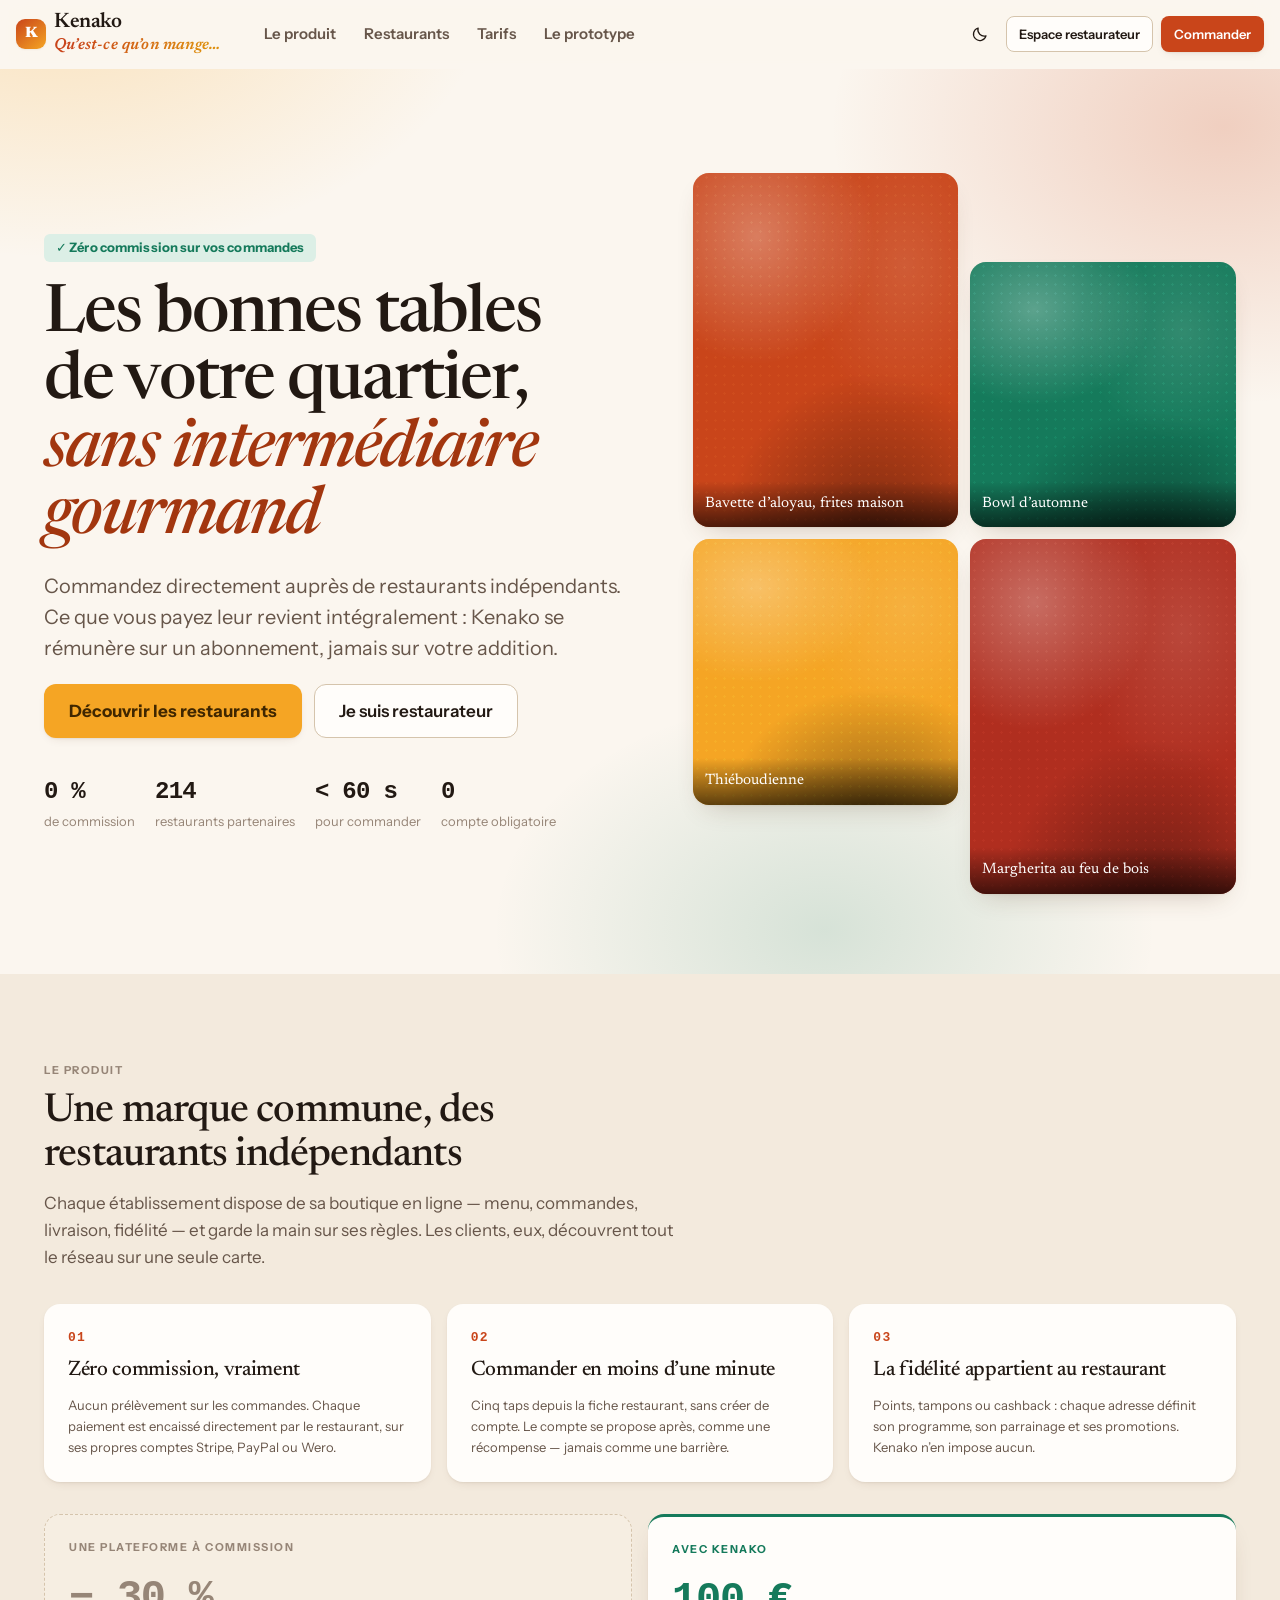
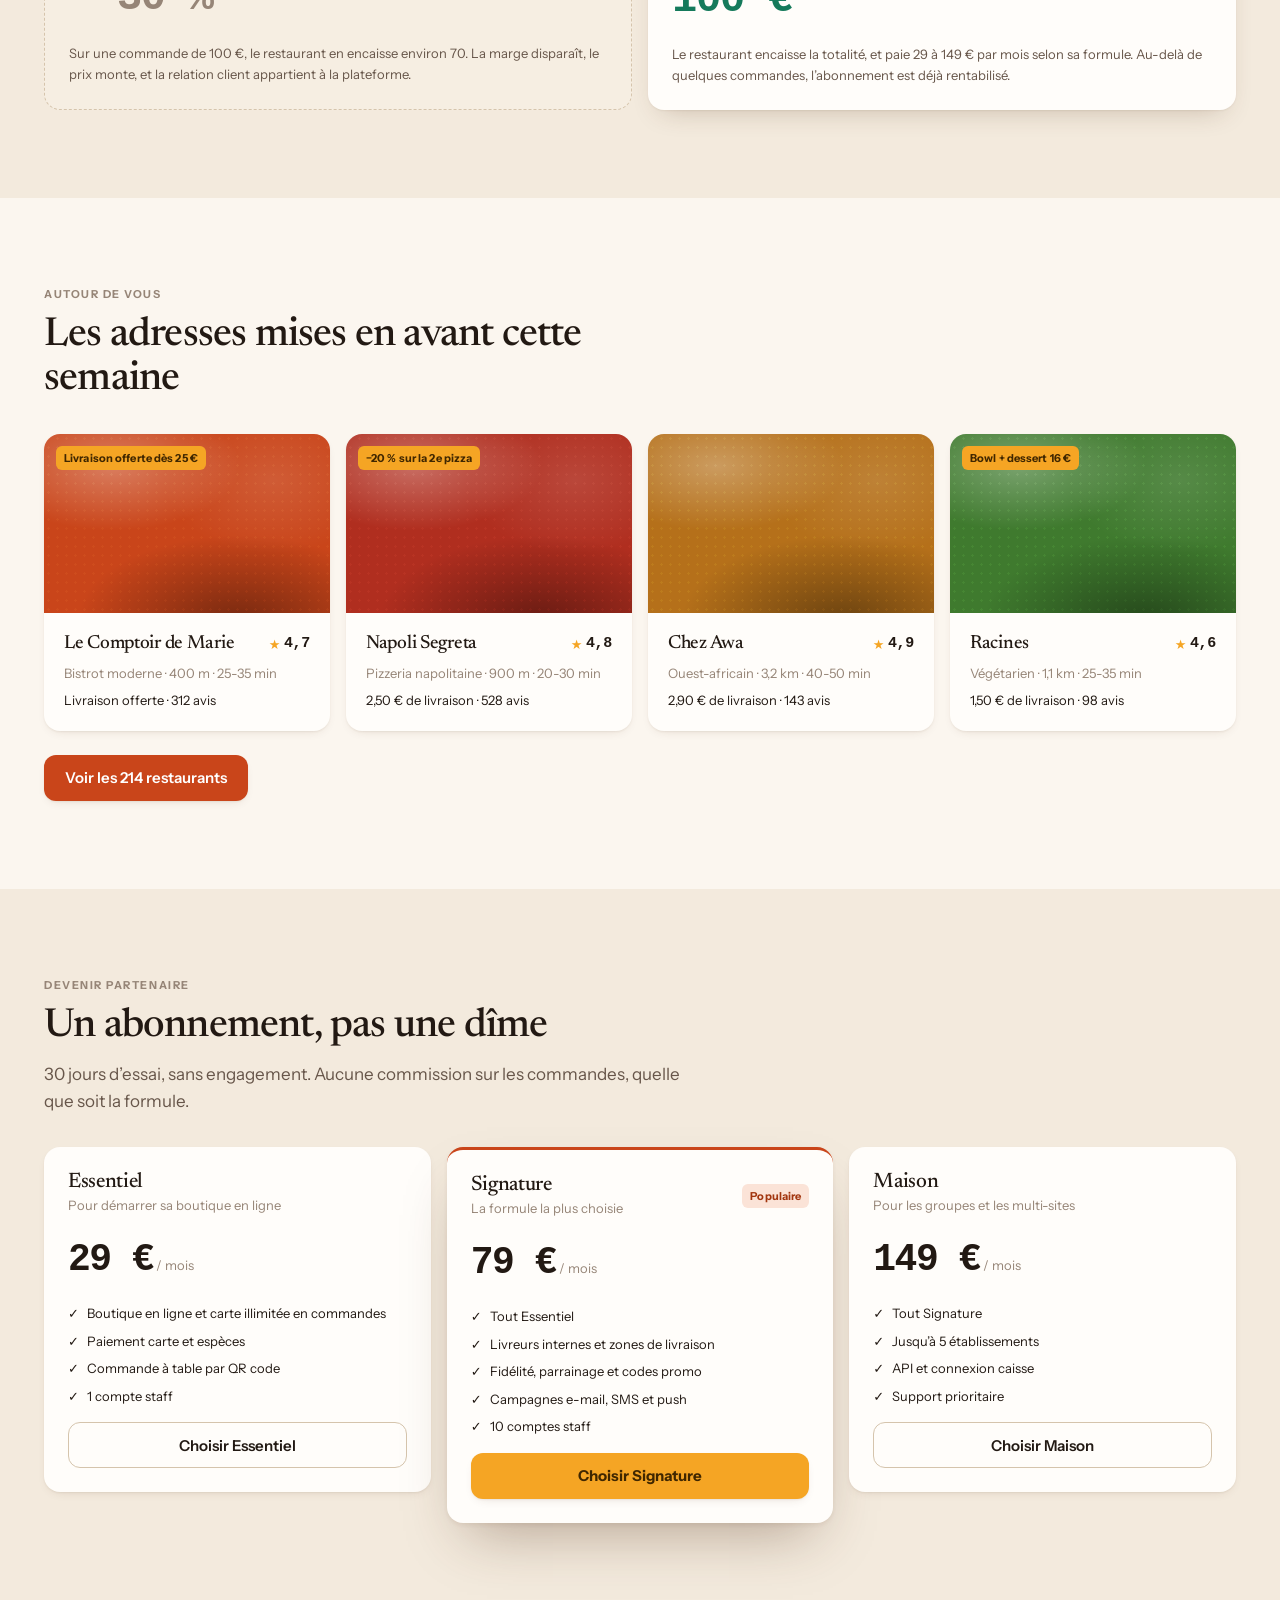
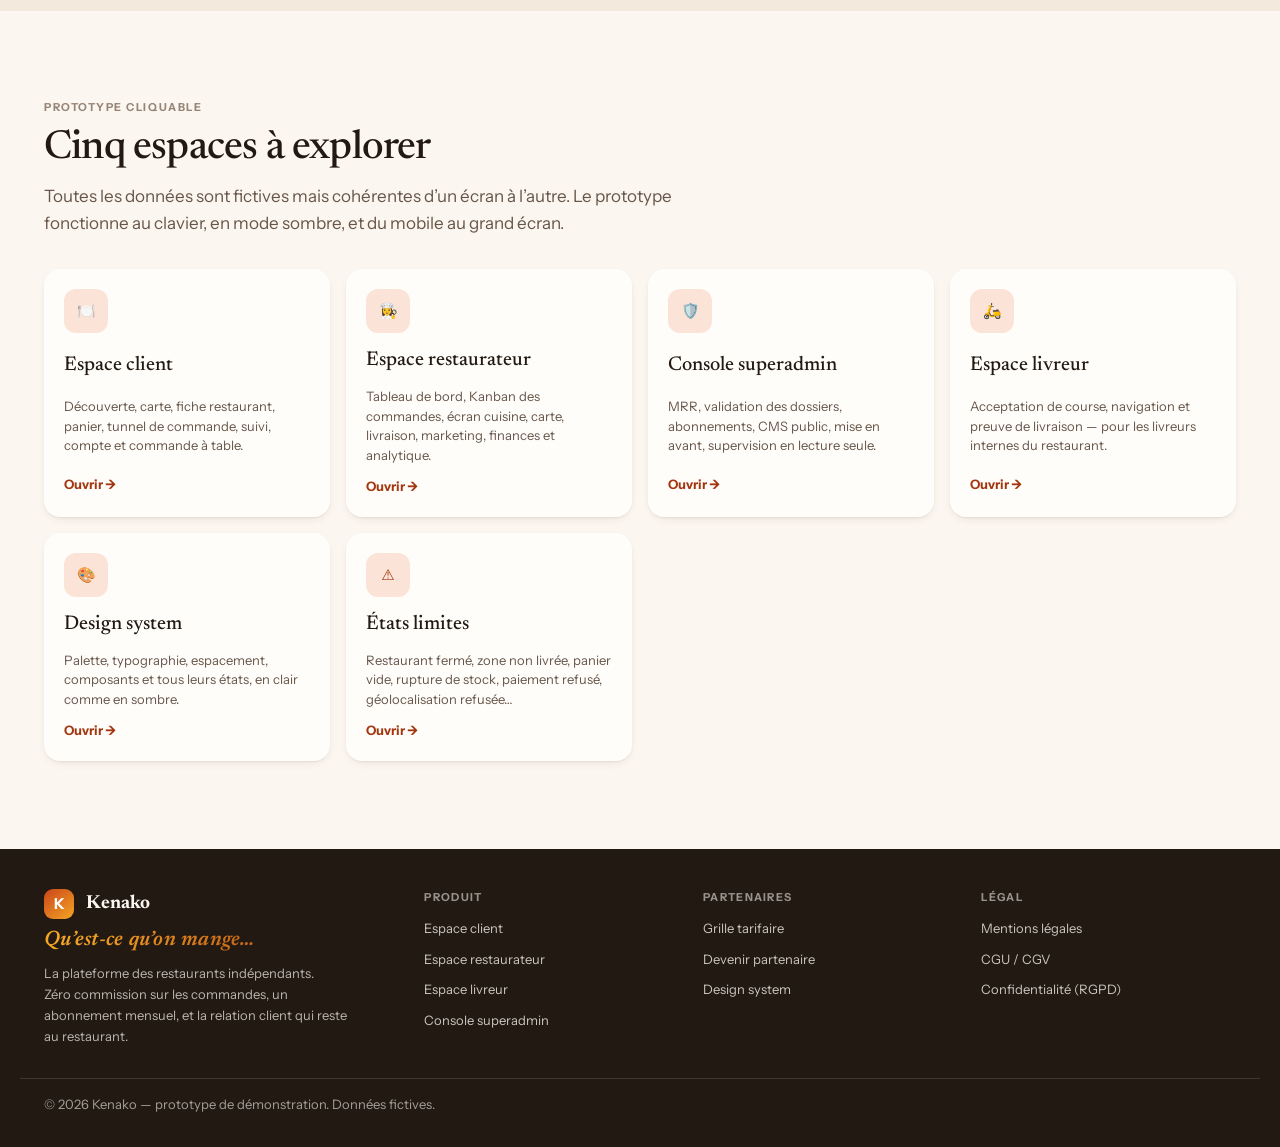
==== commit ff750e8e: "Vitrine : navigation mobile et slogan de marque La barre de la vitrine masquait ses liens sous 900 p" ====
--- a/index.html
+++ b/index.html
@@ -41,9 +41,9 @@
 <header class="lp-nav">
   <a class="topbar__brand" href="index.html">
     <span class="logo-mark" aria-hidden="true">K</span>
-    <span style="display:grid;line-height:1.05">
+    <span style="display:grid;line-height:1.05;min-width:0">
       <span>Kenako</span>
-      <span class="eyebrow" style="font-size:9.5px">Prototype</span>
+      <span class="brand-tagline">Qu’est-ce qu’on mange…</span>
     </span>
   </a>
   <nav class="lp-nav__links" aria-label="Sections du site">
@@ -53,12 +53,18 @@
     <a class="topbar__link" href="#prototype">Le prototype</a>
   </nav>
   <div class="topbar__actions">
-    <button type="button" class="btn btn--ghost btn--icon btn--sm" data-act="toggle-theme" aria-label="Basculer le thème clair ou sombre">
+    <button type="button" class="btn btn--ghost btn--icon btn--sm lp-nav__desktop" data-act="toggle-theme" aria-label="Basculer le thème clair ou sombre">
       <svg class="theme-icon-light" viewBox="0 0 24 24" width="18" height="18" fill="none" stroke="currentColor" stroke-width="1.7" stroke-linecap="round" stroke-linejoin="round" aria-hidden="true"><path d="M20 14.5A8.5 8.5 0 0 1 9.5 4 8.5 8.5 0 1 0 20 14.5z"/></svg>
       <svg class="theme-icon-dark" viewBox="0 0 24 24" width="18" height="18" fill="none" stroke="currentColor" stroke-width="1.7" stroke-linecap="round" stroke-linejoin="round" aria-hidden="true"><circle cx="12" cy="12" r="4"/><path d="M12 2v2M12 20v2M2 12h2M20 12h2M4.9 4.9l1.5 1.5M17.6 17.6l1.5 1.5M19.1 4.9l-1.5 1.5M6.4 17.6l-1.5 1.5"/></svg>
     </button>
-    <a class="btn btn--outline btn--sm desktop-only" href="restaurateur.html">Espace restaurateur</a>
+    <a class="btn btn--outline btn--sm lp-nav__desktop" href="restaurateur.html">Espace restaurateur</a>
     <a class="btn btn--primary btn--sm" href="client.html">Commander</a>
+    <button type="button" class="btn btn--outline btn--icon btn--sm lp-nav__menu" data-act="open-menu"
+      aria-label="Ouvrir le menu" aria-haspopup="dialog">
+      <svg viewBox="0 0 24 24" width="20" height="20" fill="none" stroke="currentColor" stroke-width="1.8" stroke-linecap="round" aria-hidden="true">
+        <path d="M4 7h16M4 12h16M4 17h16"/>
+      </svg>
+    </button>
   </div>
 </header>
 
@@ -292,6 +298,7 @@
         <span class="logo-mark" aria-hidden="true">K</span>
         <strong style="font-family:var(--font-display);font-size:19px">Kenako</strong>
       </div>
+      <p class="brand-tagline brand-tagline--lg">Qu’est-ce qu’on mange…</p>
       <p class="tiny" style="opacity:.7;line-height:1.6;max-width:34ch">
         La plateforme des restaurants indépendants. Zéro commission sur les commandes,
         un abonnement mensuel, et la relation client qui reste au restaurant.
--- a/assets/css/components.css
+++ b/assets/css/components.css
@@ -149,6 +149,8 @@
   background: var(--surface); text-align: left; font-size: var(--fs-md); color: var(--ink);
   transition: border-color var(--t-fast), background var(--t-fast), box-shadow var(--t-fast);
 }
+/* Une option peut être un lien : elle ne doit pas hériter du style des <a>. */
+a.option, a.option:hover { text-decoration: none; color: var(--ink); }
 .option:hover { border-color: var(--line-strong); background: var(--surface-2); }
 .option[aria-checked="true"], .option.is-on { border-color: var(--primary); background: var(--primary-soft); box-shadow: inset 0 0 0 1px var(--primary); }
 .option__mark {
--- a/assets/css/landing.css
+++ b/assets/css/landing.css
@@ -13,7 +13,47 @@
 }
 .lp-nav.is-stuck { border-bottom-color: var(--line); }
 .lp-nav__links { display: none; gap: var(--sp-1); margin-left: var(--sp-4); }
-@media (min-width: 900px) { .lp-nav__links { display: flex; } }
+
+/* Sous 900 px, les liens laissent place à un bouton menu qui ouvre une feuille. */
+.lp-nav__menu { display: inline-flex; }
+.lp-nav__desktop { display: none; }
+@media (min-width: 900px) {
+  .lp-nav__links { display: flex; }
+  .lp-nav__menu { display: none; }
+  .lp-nav__desktop { display: inline-flex; }
+}
+
+/* --------------------------------------------------------------- Slogan
+   « Qu'est-ce qu'on mange… » — serif italique, dégradé paprika → safran,
+   accordé au monogramme. Le `color` sert de repli si `background-clip: text`
+   n'est pas géré. */
+.brand-tagline {
+  font-family: var(--font-display);
+  font-style: italic;
+  font-weight: 600;
+  font-size: 13.5px;
+  line-height: 1.25;
+  letter-spacing: .012em;
+  color: var(--primary-strong);
+  background-image: linear-gradient(96deg, var(--primary) 12%, var(--accent-strong) 92%);
+  -webkit-background-clip: text;
+  background-clip: text;
+  -webkit-text-fill-color: transparent;
+  white-space: nowrap;
+  overflow: hidden;
+  text-overflow: ellipsis;
+  padding-block: 1px;               /* évite que les jambages soient rognés */
+}
+@media (min-width: 480px) { .brand-tagline { font-size: 15px; } }
+@media (min-width: 900px) { .brand-tagline { font-size: 16px; } }
+
+/* Version large, pour le pied de page */
+.brand-tagline--lg {
+  font-size: 19px;
+  white-space: normal;
+  background-image: linear-gradient(96deg, var(--accent) 8%, var(--primary-strong) 96%);
+}
+@media (min-width: 480px) { .brand-tagline--lg { font-size: 21px; } }
 
 /* ------------------------------------------------------------------ Hero */
 .hero {
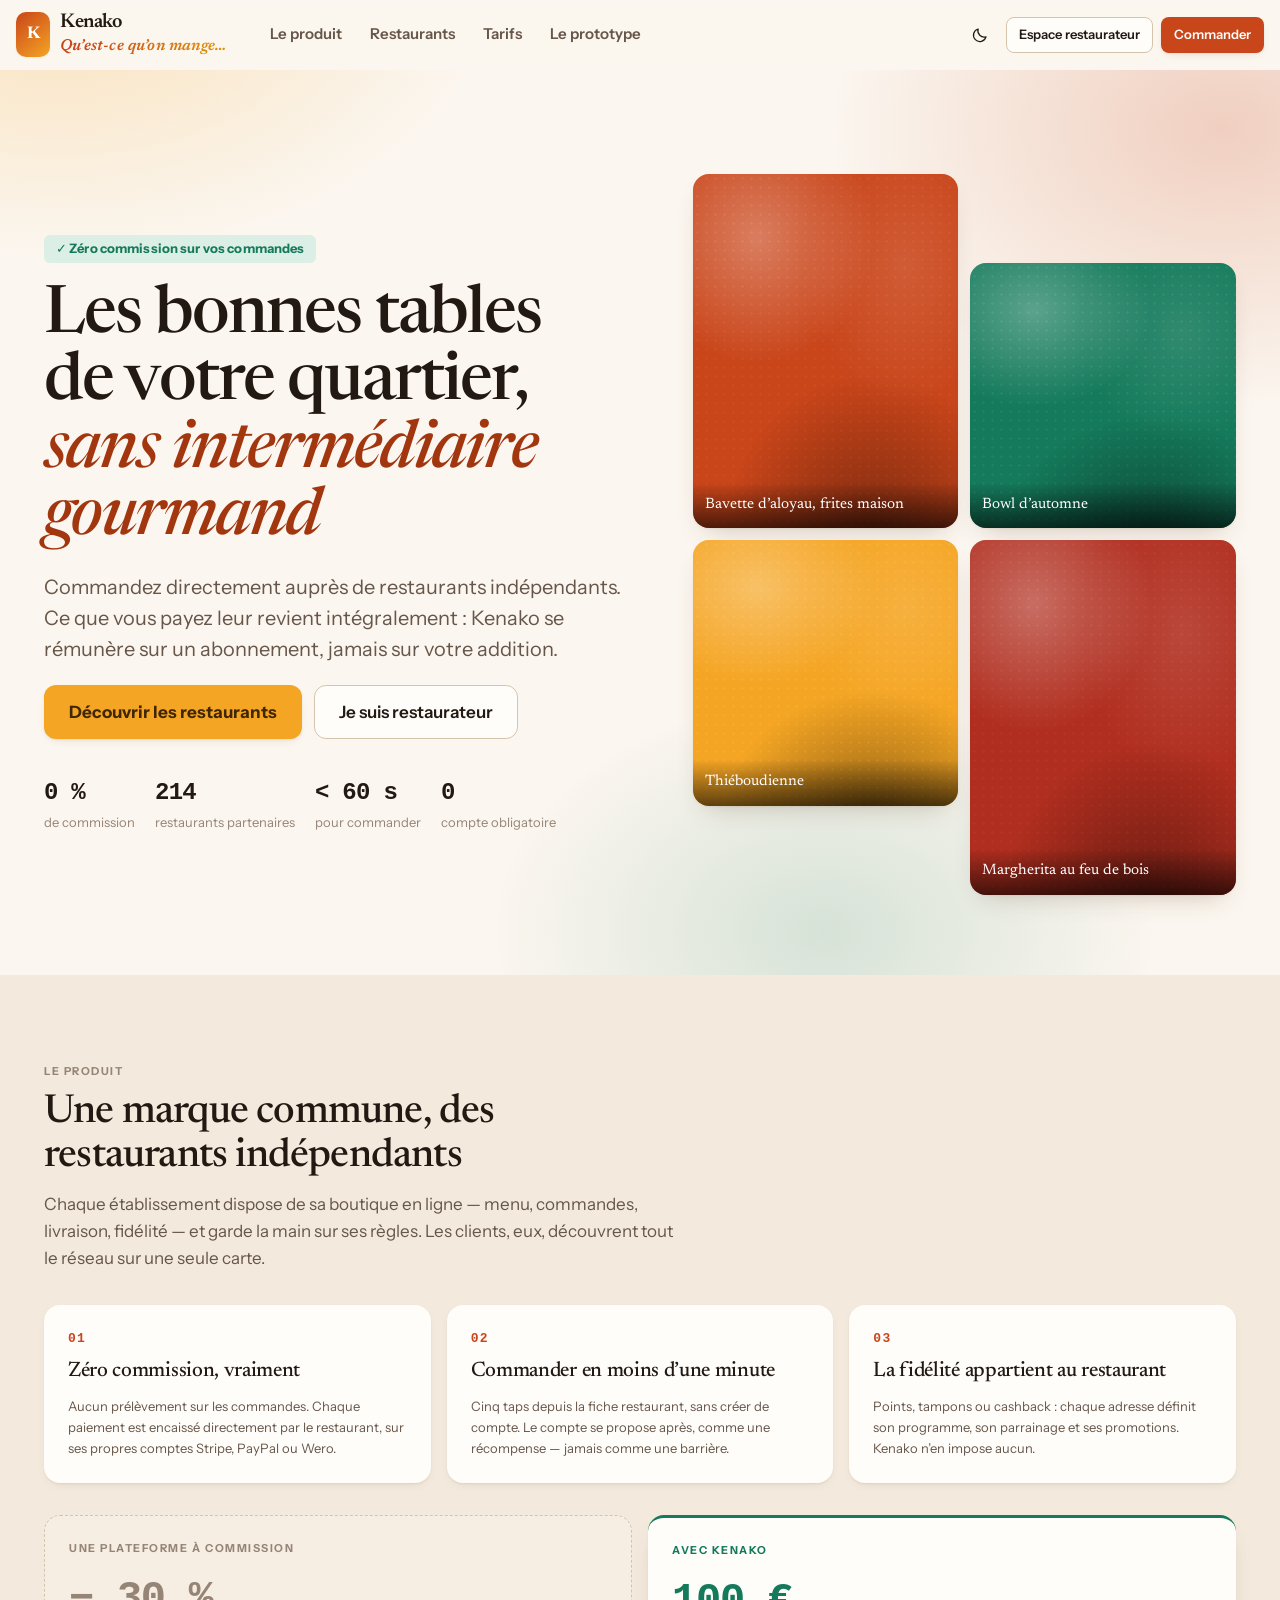
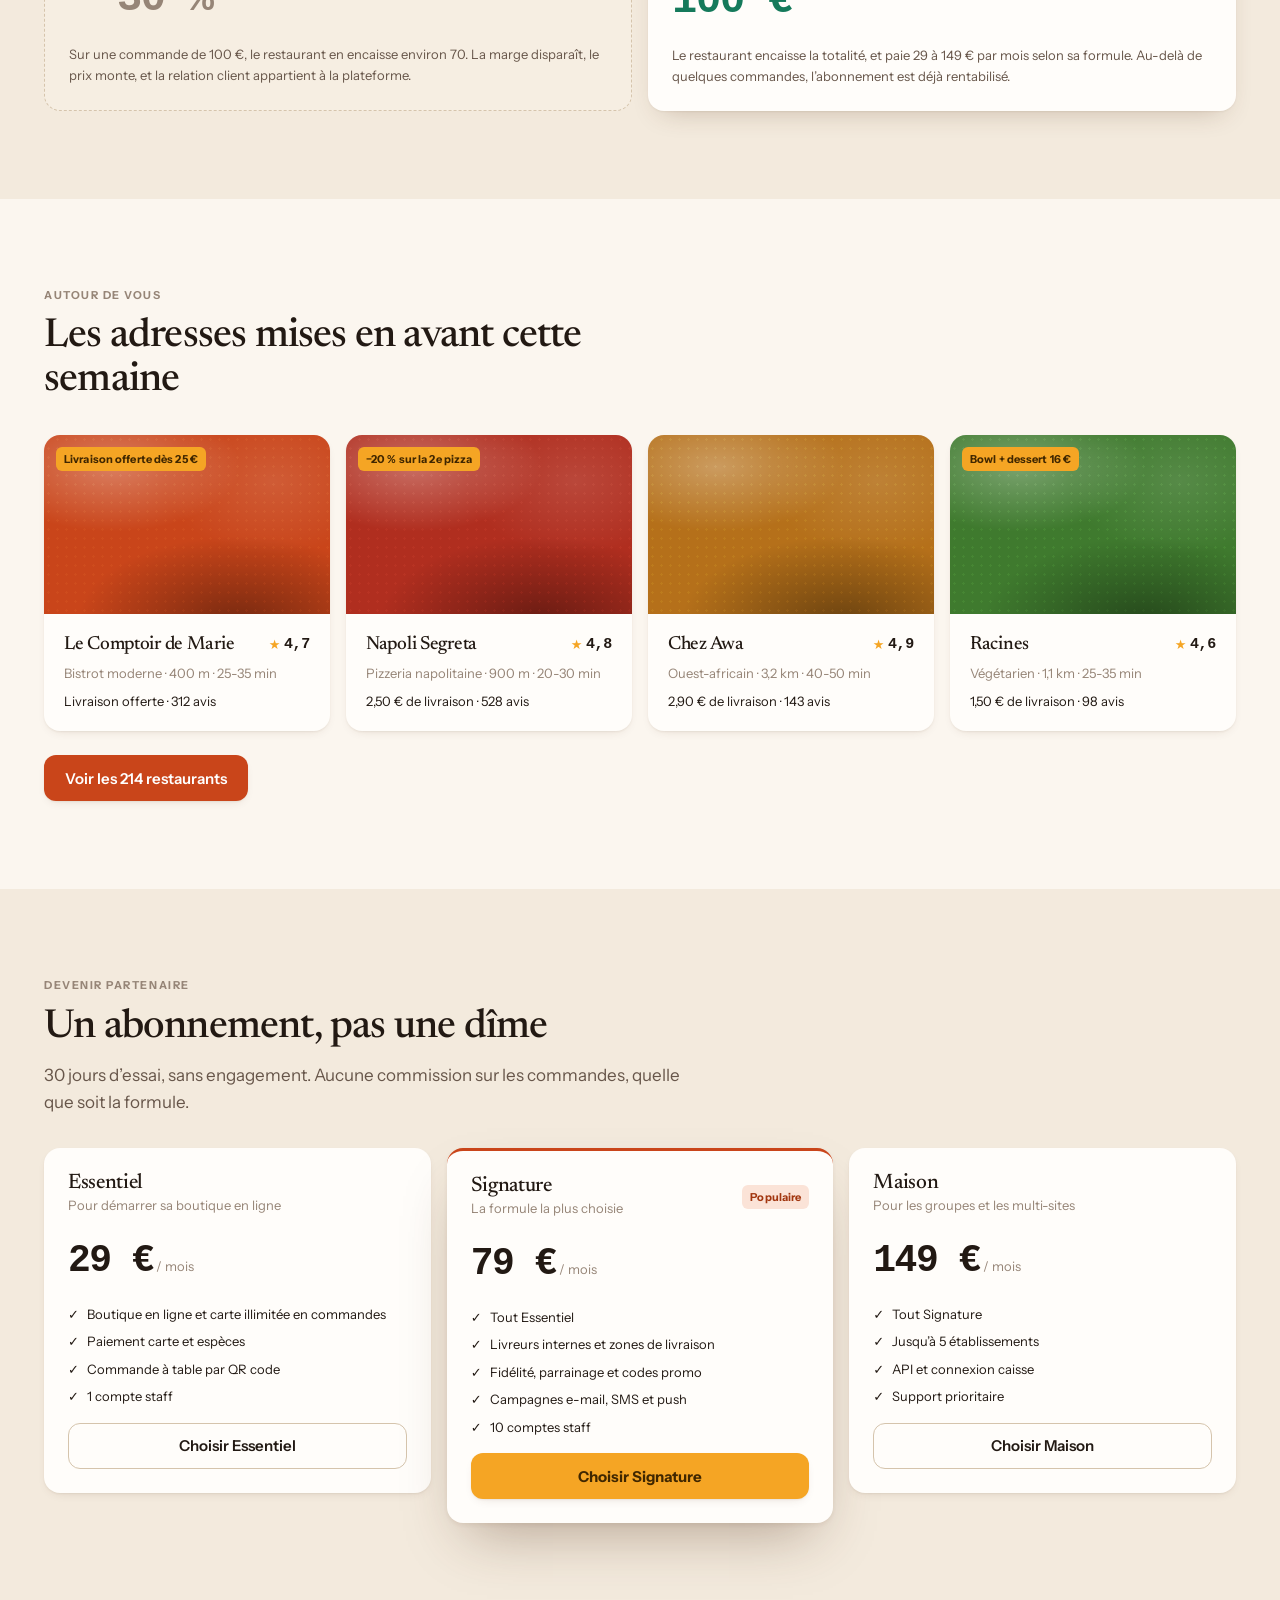
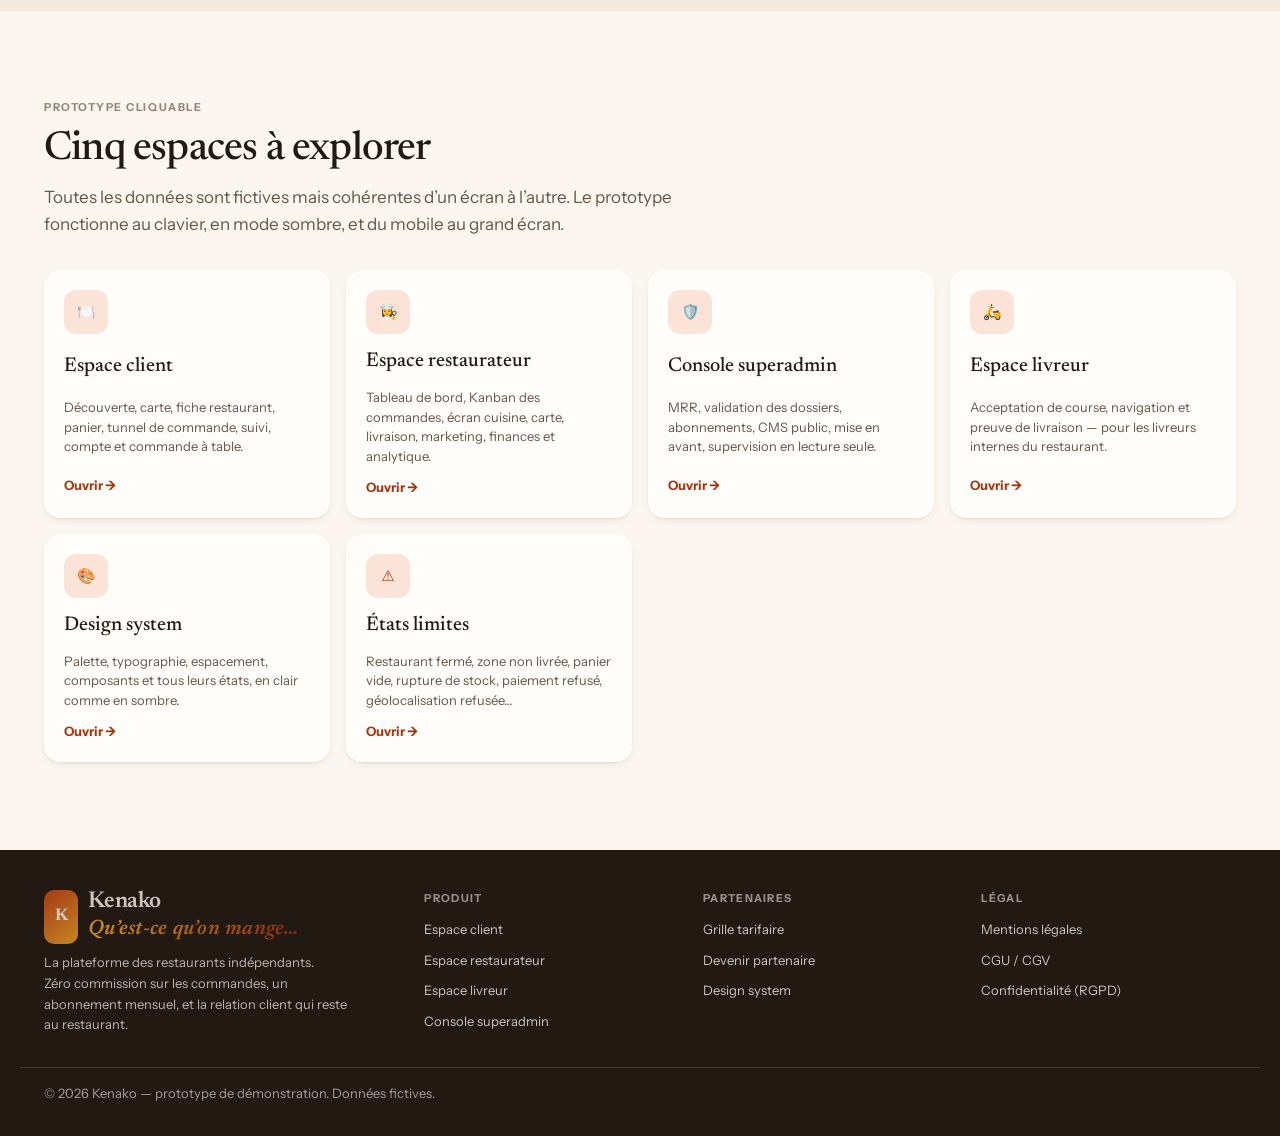
==== commit 0e95acaa: "Carte cliquable, fiche restaurant lisible et bloc de marque aligné Carte : le clic sur un marqueur n" ====
--- a/index.html
+++ b/index.html
@@ -41,8 +41,8 @@
 <header class="lp-nav">
   <a class="topbar__brand" href="index.html">
     <span class="logo-mark" aria-hidden="true">K</span>
-    <span style="display:grid;line-height:1.05;min-width:0">
-      <span>Kenako</span>
+    <span class="brand__text">
+      <span class="brand__name">Kenako</span>
       <span class="brand-tagline">Qu’est-ce qu’on mange…</span>
     </span>
   </a>
@@ -294,11 +294,13 @@
 <footer class="lp-footer">
   <div class="wrap lp-footer__grid">
     <div class="stack-sm">
-      <div class="row">
+      <a class="brand" href="index.html" style="color:inherit;text-decoration:none">
         <span class="logo-mark" aria-hidden="true">K</span>
-        <strong style="font-family:var(--font-display);font-size:19px">Kenako</strong>
-      </div>
-      <p class="brand-tagline brand-tagline--lg">Qu’est-ce qu’on mange…</p>
+        <span class="brand__text">
+          <span class="brand__name" style="font-size:23px">Kenako</span>
+          <span class="brand-tagline brand-tagline--lg">Qu’est-ce qu’on mange…</span>
+        </span>
+      </a>
       <p class="tiny" style="opacity:.7;line-height:1.6;max-width:34ch">
         La plateforme des restaurants indépendants. Zéro commission sur les commandes,
         un abonnement mensuel, et la relation client qui reste au restaurant.
--- a/assets/css/layout.css
+++ b/assets/css/layout.css
@@ -16,7 +16,25 @@
   backdrop-filter: saturate(1.6) blur(12px);
   border-bottom: 1px solid var(--line);
 }
-.topbar__brand { display: flex; align-items: center; gap: var(--sp-2); font-family: var(--font-display); font-size: 21px; font-weight: 600; color: var(--ink); text-decoration: none; letter-spacing: -.02em; }
+/* --------------------------------------------------------- Bloc de marque
+   Le carré du monogramme s'étire sur la hauteur exacte du bloc de texte
+   (`align-self: stretch` + `aspect-ratio`) : le lockup reste aligné quelle
+   que soit la taille du nom ou de la ligne qui le suit. */
+.brand, .topbar__brand {
+  display: flex; align-items: stretch; gap: 10px;
+  color: var(--ink); text-decoration: none; min-width: 0;
+}
+.brand__text { display: grid; align-content: center; gap: 3px; min-width: 0; }
+.brand__name {
+  font-family: var(--font-display); font-size: 20px; font-weight: 600;
+  line-height: 1; letter-spacing: -.022em;
+  white-space: nowrap; overflow: hidden; text-overflow: ellipsis;
+}
+.brand__sub {
+  font-size: 10px; line-height: 1.1; font-weight: 700;
+  letter-spacing: .13em; text-transform: uppercase; color: var(--ink-3);
+  white-space: nowrap; overflow: hidden; text-overflow: ellipsis;
+}
 .topbar__nav { display: none; gap: 2px; margin-left: var(--sp-4); }
 .topbar__link {
   display: inline-flex; align-items: center; gap: var(--sp-2); min-height: 40px; padding: 0 var(--sp-3);
@@ -28,14 +46,22 @@
 .topbar__actions { margin-left: auto; display: flex; align-items: center; gap: var(--sp-2); }
 @media (min-width: 900px) { .topbar__nav { display: flex; } }
 
-/* Logo mark */
+/* Monogramme */
 .logo-mark {
-  width: 30px; height: 30px; border-radius: 9px; flex-shrink: 0;
-  display: grid; place-items: center; color: #fff; font-weight: 800; font-size: 15px;
+  width: 32px; height: 32px; border-radius: 10px; flex-shrink: 0;
+  display: grid; place-items: center; color: #fff;
+  font-family: var(--font-display); font-weight: 700; font-size: 17px; line-height: 1;
   background: linear-gradient(140deg, var(--primary), var(--accent));
   box-shadow: var(--shadow-xs);
 }
-.logo-mark--lg { width: 44px; height: 44px; border-radius: 13px; font-size: 21px; }
+.logo-mark--lg { width: 44px; height: 44px; border-radius: 13px; font-size: 22px; }
+
+/* Dans un bloc de marque, le carré prend la hauteur du texte. Les deux
+   minimums garantissent qu'il reste carré même sur une seule ligne. */
+.brand .logo-mark, .topbar__brand .logo-mark, .sidebar__brand .logo-mark {
+  align-self: stretch; height: auto; width: auto; aspect-ratio: 1;
+  min-width: 34px; min-height: 34px; border-radius: 10px;
+}
 
 /* ------------------------------------------------------- Navigation basse */
 .bottomnav {
@@ -119,9 +145,10 @@
   overflow-y: auto;
 }
 @media (min-width: 900px) { .sidebar { display: flex; } }
-.sidebar__brand { display: flex; align-items: center; gap: var(--sp-2); padding: var(--sp-2); margin-bottom: var(--sp-3); text-decoration: none; color: var(--ink); }
-.sidebar__name { font-family: var(--font-display); font-size: 18px; font-weight: 600; line-height: 1.1; }
-.sidebar__role { font-size: var(--fs-xs); color: var(--ink-3); font-weight: 600; text-transform: uppercase; letter-spacing: .1em; }
+.sidebar__brand {
+  display: flex; align-items: stretch; gap: 10px;
+  padding: var(--sp-2); margin-bottom: var(--sp-3); text-decoration: none; color: var(--ink);
+}
 .sidebar__group { font-size: var(--fs-xs); text-transform: uppercase; letter-spacing: .12em; color: var(--ink-3); font-weight: 700; padding: var(--sp-4) var(--sp-2) var(--sp-1); }
 .sidebar__link {
   display: flex; align-items: center; gap: var(--sp-3); min-height: 40px; padding: 0 var(--sp-3);
--- a/assets/css/client.css
+++ b/assets/css/client.css
@@ -38,7 +38,8 @@
 
 /* Rangée horizontale (liste desktop, résultats de carte) */
 .resto-row { display: grid; grid-template-columns: 92px 1fr; gap: var(--sp-3); padding: var(--sp-3); align-items: center; width: 100%; text-align: left; border: 0; background: transparent; color: inherit; border-radius: var(--r-md); }
-.resto-row:hover, .resto-row.is-hover { background: var(--surface-2); }
+.resto-row:hover { background: var(--surface-2); }
+.resto-row.is-active { background: var(--primary-soft); box-shadow: inset 0 0 0 1px var(--primary); }
 .resto-row__media { aspect-ratio: 1; border-radius: var(--r-sm); }
 
 /* --------------------------------------------------------------- Bandeau */
@@ -60,26 +61,51 @@
 .hero-resto__title { font-family: var(--font-display); font-size: clamp(24px, 4vw, 34px); font-weight: 500; line-height: 1.1; }
 
 /* --------------------------------------------------------- Carte de plat */
+.menu-grid { display: grid; gap: var(--sp-3); grid-template-columns: minmax(0, 1fr); }
+@media (min-width: 880px) { .menu-grid { grid-template-columns: repeat(2, minmax(0, 1fr)); } }
+
 .dish {
-  display: grid; grid-template-columns: 1fr 96px; gap: var(--sp-3);
-  width: 100%; padding: var(--sp-4) 0; text-align: left; border: 0; background: transparent; color: inherit;
-  transition: opacity var(--t-fast);
-}
+  display: grid; grid-template-columns: 88px minmax(0, 1fr); gap: var(--sp-4);
+  width: 100%; padding: var(--sp-3); text-align: left; align-items: start;
+  border: 1px solid var(--line); border-radius: var(--r-lg);
+  background: var(--surface); color: inherit;
+  transition: box-shadow var(--t-base), transform var(--t-base), border-color var(--t-base);
+}
+.dish:hover { box-shadow: var(--shadow-md); transform: translateY(-1px); border-color: var(--line-strong); }
 .dish:hover .dish__name { color: var(--primary-strong); }
+@media (min-width: 600px) { .dish { grid-template-columns: 116px minmax(0, 1fr); } }
+
 .dish__media { aspect-ratio: 1; border-radius: var(--r-md); position: relative; }
-.dish__body { display: grid; gap: 6px; align-content: start; min-width: 0; }
-.dish__name { font-family: var(--font-display); font-size: 17px; font-weight: 500; line-height: 1.25; transition: color var(--t-fast); }
+.dish__body { display: grid; gap: 7px; align-content: start; min-width: 0; }
+.dish__head { display: flex; align-items: baseline; justify-content: space-between; gap: var(--sp-3); }
+.dish__name {
+  font-family: var(--font-display); font-size: 17px; font-weight: 500; line-height: 1.2;
+  transition: color var(--t-fast); min-width: 0;
+}
+.dish__price { font-family: var(--font-mono); font-weight: 700; font-size: var(--fs-md); white-space: nowrap; }
 .dish__desc { font-size: var(--fs-sm); color: var(--ink-2); line-height: 1.45; }
-.dish__price { font-family: var(--font-mono); font-weight: 600; font-size: var(--fs-md); }
+.dish__tags { display: flex; flex-wrap: wrap; gap: 5px; }
+.dish__tags:empty { display: none; }
+.dish__allergens { font-size: var(--fs-xs); color: var(--ink-3); }
+
 .dish__add {
-  position: absolute; right: -6px; bottom: -6px; z-index: 3;
-  width: 34px; height: 34px; border-radius: 50%; border: 2px solid var(--surface);
-  background: var(--surface); color: var(--primary); display: grid; place-items: center;
-  box-shadow: var(--shadow-sm); transition: transform var(--t-fast), background var(--t-fast), color var(--t-fast);
-}
-.dish:hover .dish__add { background: var(--primary); color: #fff; transform: scale(1.06); }
-.dish.is-sold-out { opacity: .55; }
-.dish.is-sold-out .dish__add { display: none; }
+  position: absolute; right: 6px; bottom: 6px; z-index: 3;
+  width: 30px; height: 30px; border-radius: 50%; border: 0;
+  background: color-mix(in srgb, var(--surface) 92%, transparent); color: var(--primary);
+  display: grid; place-items: center; backdrop-filter: blur(4px);
+  box-shadow: var(--shadow-sm);
+  transition: transform var(--t-fast), background var(--t-fast), color var(--t-fast);
+}
+.dish:hover .dish__add { background: var(--primary); color: #fff; transform: scale(1.08); }
+
+.dish__flag {
+  position: absolute; inset: auto 0 0 0; z-index: 3; padding: 4px;
+  background: var(--danger); color: #fff; font-size: 10px; font-weight: 700;
+  text-align: center; letter-spacing: .06em; text-transform: uppercase;
+}
+.dish.is-sold-out { opacity: .6; }
+.dish.is-sold-out:hover { transform: none; box-shadow: none; }
+.dish.is-sold-out .dish__media::before { filter: grayscale(.7); }
 
 .cat-nav {
   position: sticky; top: var(--topbar-h); z-index: 40;
@@ -153,7 +179,12 @@
 .stamp.is-on { border-style: solid; background: rgba(255,255,255,.94); color: var(--ink); }
 
 /* --------------------------------------------------------------- Carte */
-.map-canvas { width: 100%; background: var(--surface-2); border-radius: var(--r-lg); overflow: hidden; }
+/* `z-index: 0` isole les calques internes de Leaflet (z-index 400) : sans lui,
+   ils recouvrent les outils et la fiche flottante posés à côté de la carte. */
+.map-canvas {
+  width: 100%; background: var(--surface-2); border-radius: var(--r-lg);
+  overflow: hidden; position: relative; z-index: 0; isolation: isolate;
+}
 .map-canvas--full { height: calc(100vh - var(--topbar-h) - var(--bottomnav-h) - var(--safe-b)); border-radius: 0; }
 @media (min-width: 900px) { .map-canvas--full { height: calc(100vh - var(--topbar-h)); } }
 
@@ -161,15 +192,41 @@
 @media (min-width: 900px) { .map-split { grid-template-columns: 380px 1fr; height: calc(100vh - var(--topbar-h)); } }
 .map-split__list { overflow-y: auto; padding: var(--sp-3); border-right: 1px solid var(--line); background: var(--surface); }
 
-.map-tools { position: absolute; z-index: 20; display: grid; gap: var(--sp-2); }
-.map-tools--top { top: var(--sp-3); left: var(--sp-3); right: var(--sp-3); grid-auto-flow: column; justify-content: space-between; }
+.map-tools { position: absolute; z-index: 20; display: flex; gap: var(--sp-2); }
+.map-tools--top { top: var(--sp-3); left: var(--sp-3); right: var(--sp-3); flex-wrap: wrap; justify-content: space-between; }
+.map-tools .btn { min-width: 0; }
 .map-tools .btn { background: var(--surface); box-shadow: var(--shadow-md); }
+
+.map-stage { position: relative; min-width: 0; }
 
 .map-peek {
   position: absolute; left: var(--sp-3); right: var(--sp-3); bottom: var(--sp-3); z-index: 25;
+  display: grid; gap: var(--sp-3); padding: var(--sp-4);
   border-radius: var(--r-lg); background: var(--surface); box-shadow: var(--shadow-lg);
   animation: ken-rise var(--t-base) both;
 }
+@media (min-width: 768px) { .map-peek { right: auto; width: 390px; max-width: calc(100% - var(--sp-6)); } }
+
+.map-peek__close {
+  position: absolute; top: var(--sp-3); right: var(--sp-3); z-index: 2;
+  width: 32px; height: 32px; border-radius: 50%; border: 0; display: grid; place-items: center;
+  background: var(--surface-2); color: var(--ink-2);
+  transition: background var(--t-fast), color var(--t-fast);
+}
+.map-peek__close:hover { background: var(--surface-3); color: var(--ink); }
+
+.map-peek__head { display: grid; grid-template-columns: 62px minmax(0, 1fr); gap: var(--sp-3); align-items: center; }
+.map-peek__media { aspect-ratio: 1; border-radius: var(--r-md); }
+.map-peek__id { display: grid; gap: 2px; min-width: 0; padding-right: 34px; }
+.map-peek__name { font-family: var(--font-display); font-size: 19px; font-weight: 500; line-height: 1.15; }
+
+.map-peek__facts {
+  display: grid; grid-template-columns: repeat(4, minmax(0, 1fr)); gap: var(--sp-2);
+  margin: 0; padding: var(--sp-3) 0; border-block: 1px solid var(--line);
+}
+.map-peek__facts div { display: grid; gap: 1px; min-width: 0; }
+.map-peek__facts dt { font-size: 10px; text-transform: uppercase; letter-spacing: .08em; color: var(--ink-3); font-weight: 700; }
+.map-peek__facts dd { margin: 0; font-size: var(--fs-sm); font-weight: 600; }
 
 /* Marqueur personnalisé Leaflet */
 .ken-pin-wrap { background: none !important; border: 0 !important; }
